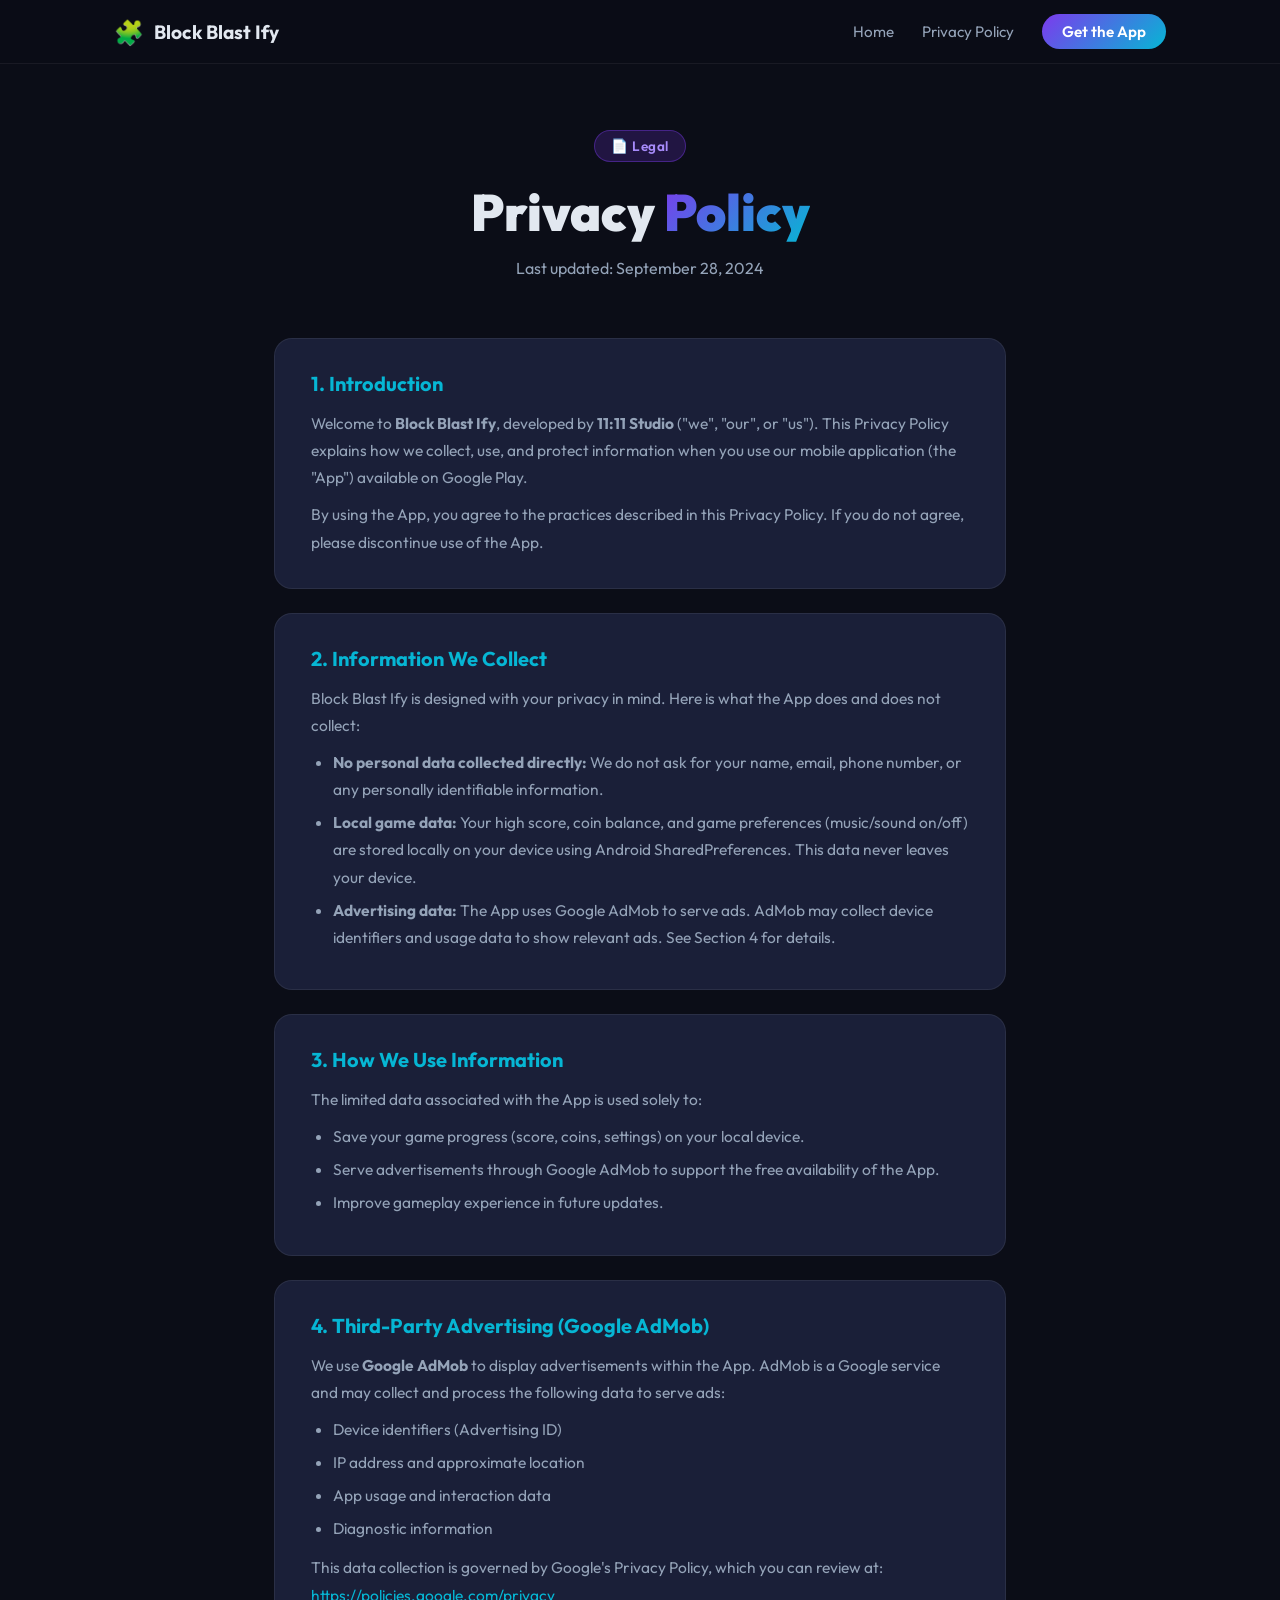
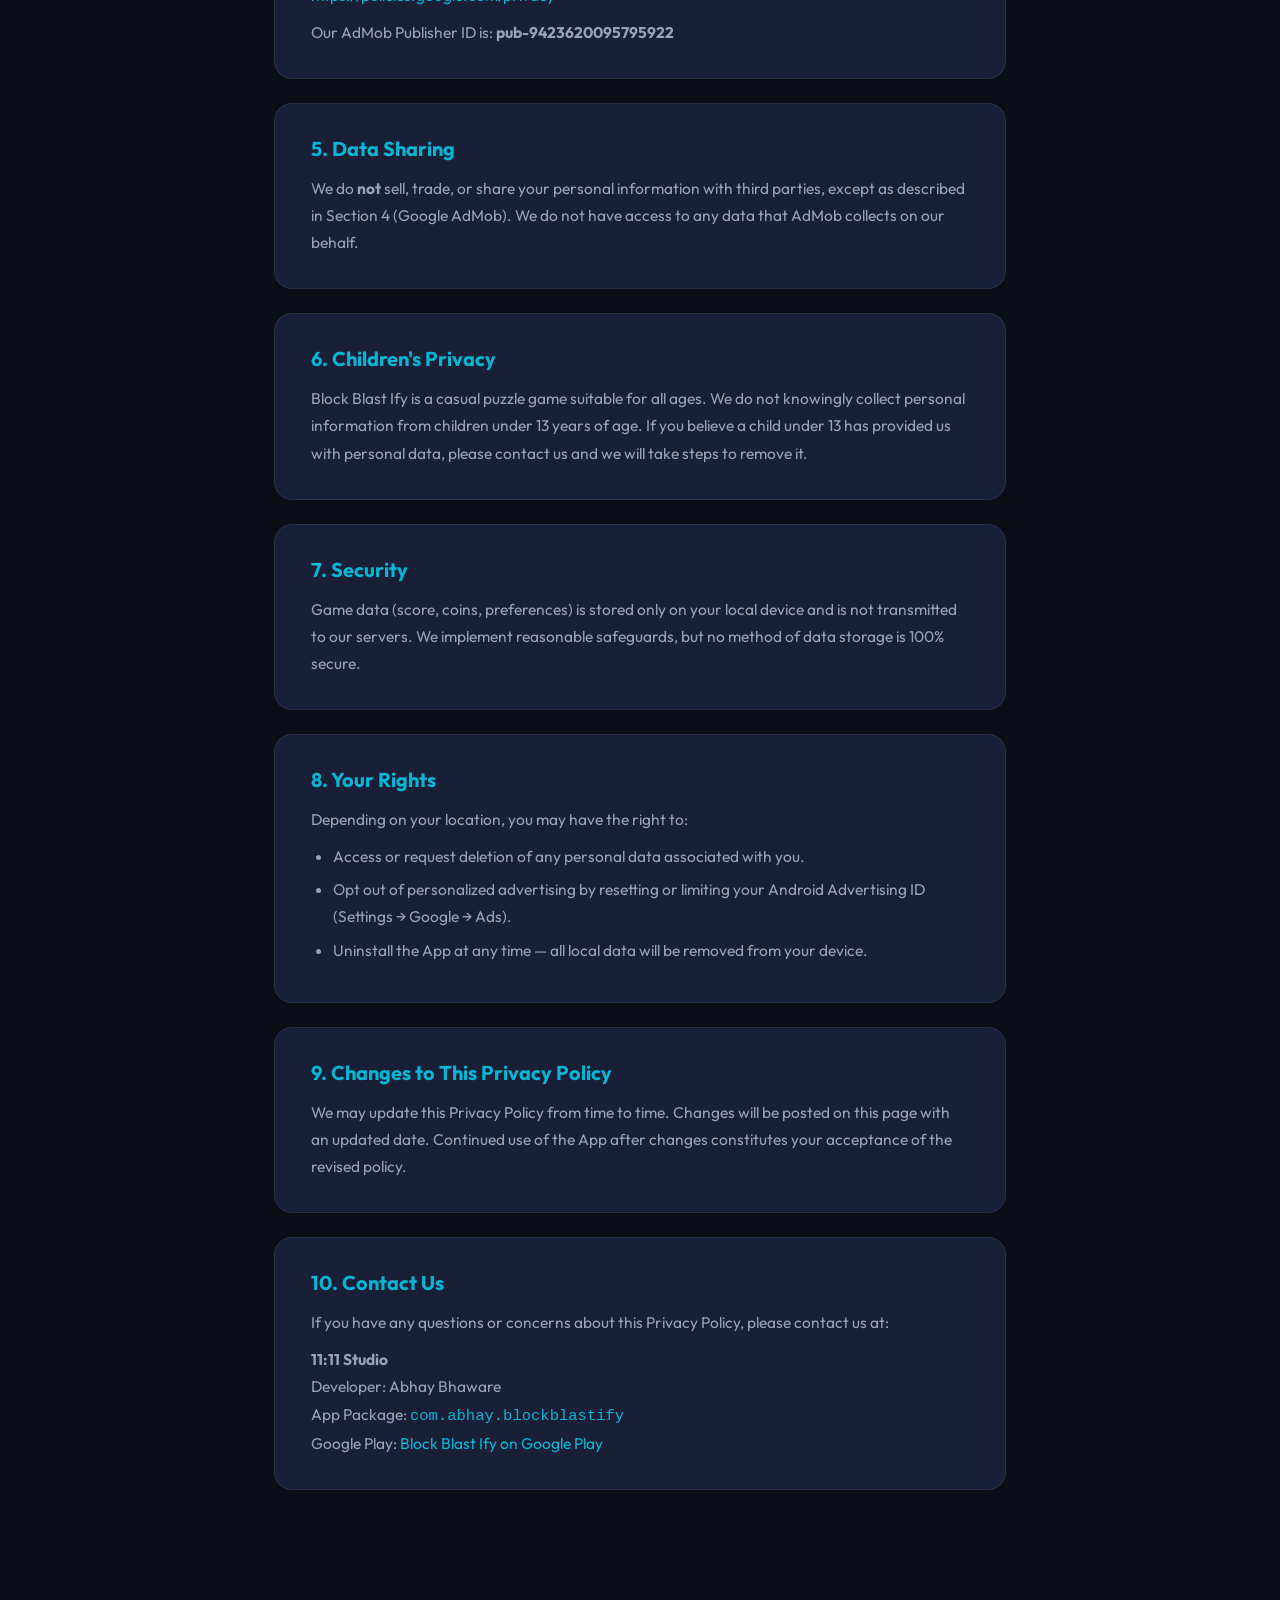
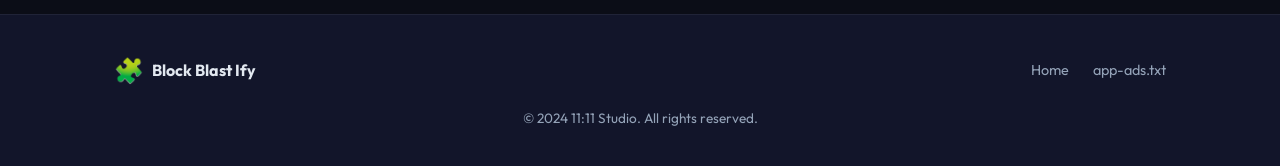
==== docs/privacy-policy.html @ d0659bf9 "Add GitHub Pages website: landing page, privacy policy, app-ads.txt" ====
<!DOCTYPE html>
<html lang="en">
<head>
  <meta charset="UTF-8" />
  <meta name="viewport" content="width=device-width, initial-scale=1.0" />
  <title>Privacy Policy – Block Blast Ify</title>
  <meta name="description" content="Privacy Policy for Block Blast Ify, a block puzzle game by 11:11 Studio." />
  <link rel="preconnect" href="https://fonts.googleapis.com" />
  <link rel="preconnect" href="https://fonts.gstatic.com" crossorigin />
  <link href="https://fonts.googleapis.com/css2?family=Outfit:wght@300;400;600;700;900&display=swap" rel="stylesheet" />
  <link rel="stylesheet" href="style.css" />
</head>
<body>

  <!-- NAV -->
  <nav class="navbar">
    <div class="nav-inner">
      <div class="nav-logo">
        <span class="logo-icon">🧩</span>
        <span class="logo-text">Block Blast Ify</span>
      </div>
      <div class="nav-links">
        <a href="index.html">Home</a>
        <a href="privacy-policy.html">Privacy Policy</a>
        <a href="https://play.google.com/store/apps/details?id=com.abhay.blockblastify" target="_blank" class="nav-cta">Get the App</a>
      </div>
    </div>
  </nav>

  <!-- HERO -->
  <div class="pp-hero">
    <div class="badge" style="margin-bottom:18px;">📄 Legal</div>
    <h1>Privacy <span class="gradient-text">Policy</span></h1>
    <p>Last updated: September 28, 2024</p>
  </div>

  <!-- BODY -->
  <div class="pp-body">

    <div class="pp-section">
      <h2>1. Introduction</h2>
      <p>
        Welcome to <strong>Block Blast Ify</strong>, developed by <strong>11:11 Studio</strong>
        ("we", "our", or "us"). This Privacy Policy explains how we collect, use, and protect
        information when you use our mobile application (the "App") available on Google Play.
      </p>
      <p style="margin-top:10px;">
        By using the App, you agree to the practices described in this Privacy Policy. If you do
        not agree, please discontinue use of the App.
      </p>
    </div>

    <div class="pp-section">
      <h2>2. Information We Collect</h2>
      <p>Block Blast Ify is designed with your privacy in mind. Here is what the App does and does not collect:</p>
      <ul>
        <li><strong>No personal data collected directly:</strong> We do not ask for your name, email, phone number, or any personally identifiable information.</li>
        <li><strong>Local game data:</strong> Your high score, coin balance, and game preferences (music/sound on/off) are stored locally on your device using Android SharedPreferences. This data never leaves your device.</li>
        <li><strong>Advertising data:</strong> The App uses Google AdMob to serve ads. AdMob may collect device identifiers and usage data to show relevant ads. See Section 4 for details.</li>
      </ul>
    </div>

    <div class="pp-section">
      <h2>3. How We Use Information</h2>
      <p>The limited data associated with the App is used solely to:</p>
      <ul>
        <li>Save your game progress (score, coins, settings) on your local device.</li>
        <li>Serve advertisements through Google AdMob to support the free availability of the App.</li>
        <li>Improve gameplay experience in future updates.</li>
      </ul>
    </div>

    <div class="pp-section">
      <h2>4. Third-Party Advertising (Google AdMob)</h2>
      <p>
        We use <strong>Google AdMob</strong> to display advertisements within the App.
        AdMob is a Google service and may collect and process the following data to serve ads:
      </p>
      <ul>
        <li>Device identifiers (Advertising ID)</li>
        <li>IP address and approximate location</li>
        <li>App usage and interaction data</li>
        <li>Diagnostic information</li>
      </ul>
      <p style="margin-top:12px;">
        This data collection is governed by Google's Privacy Policy, which you can review at:<br />
        <a href="https://policies.google.com/privacy" target="_blank">https://policies.google.com/privacy</a>
      </p>
      <p style="margin-top:10px;">
        Our AdMob Publisher ID is: <strong>pub-9423620095795922</strong>
      </p>
    </div>

    <div class="pp-section">
      <h2>5. Data Sharing</h2>
      <p>
        We do <strong>not</strong> sell, trade, or share your personal information with third parties,
        except as described in Section 4 (Google AdMob). We do not have access to any data that
        AdMob collects on our behalf.
      </p>
    </div>

    <div class="pp-section">
      <h2>6. Children's Privacy</h2>
      <p>
        Block Blast Ify is a casual puzzle game suitable for all ages. We do not knowingly collect
        personal information from children under 13 years of age. If you believe a child under 13
        has provided us with personal data, please contact us and we will take steps to remove it.
      </p>
    </div>

    <div class="pp-section">
      <h2>7. Security</h2>
      <p>
        Game data (score, coins, preferences) is stored only on your local device and is not
        transmitted to our servers. We implement reasonable safeguards, but no method of
        data storage is 100% secure.
      </p>
    </div>

    <div class="pp-section">
      <h2>8. Your Rights</h2>
      <p>Depending on your location, you may have the right to:</p>
      <ul>
        <li>Access or request deletion of any personal data associated with you.</li>
        <li>Opt out of personalized advertising by resetting or limiting your Android Advertising ID
          (Settings &rarr; Google &rarr; Ads).</li>
        <li>Uninstall the App at any time — all local data will be removed from your device.</li>
      </ul>
    </div>

    <div class="pp-section">
      <h2>9. Changes to This Privacy Policy</h2>
      <p>
        We may update this Privacy Policy from time to time. Changes will be posted on this page
        with an updated date. Continued use of the App after changes constitutes your acceptance
        of the revised policy.
      </p>
    </div>

    <div class="pp-section">
      <h2>10. Contact Us</h2>
      <p>
        If you have any questions or concerns about this Privacy Policy, please contact us at:
      </p>
      <p style="margin-top:10px;">
        <strong>11:11 Studio</strong><br />
        Developer: Abhay Bhaware<br />
        App Package: <code style="color:var(--accent2);">com.abhay.blockblastify</code><br />
        Google Play: <a href="https://play.google.com/store/apps/details?id=com.abhay.blockblastify" target="_blank">Block Blast Ify on Google Play</a>
      </p>
    </div>

  </div>

  <!-- FOOTER -->
  <footer class="footer">
    <div class="container footer-inner">
      <div class="footer-brand">
        <span class="logo-icon">🧩</span>
        <span>Block Blast Ify</span>
      </div>
      <div class="footer-links">
        <a href="index.html">Home</a>
        <a href="app-ads.txt">app-ads.txt</a>
      </div>
      <div class="footer-copy">
        &copy; 2024 11:11 Studio. All rights reserved.
      </div>
    </div>
  </footer>

</body>
</html>
---- docs/style.css ----
/* =====================================================
   Block Blast Ify – GitHub Pages Stylesheet
   11:11 Studio
   ===================================================== */

*, *::before, *::after { box-sizing: border-box; margin: 0; padding: 0; }

:root {
  --bg:       #0b0d17;
  --surface:  #12152a;
  --card:     #1a1f38;
  --accent1:  #7c3aed;   /* purple */
  --accent2:  #06b6d4;   /* cyan   */
  --accent3:  #f59e0b;   /* amber  */
  --text:     #e2e8f0;
  --muted:    #94a3b8;
  --radius:   18px;
}

html { scroll-behavior: smooth; }

body {
  font-family: 'Outfit', sans-serif;
  background: var(--bg);
  color: var(--text);
  overflow-x: hidden;
}

a { text-decoration: none; color: inherit; }

.container {
  max-width: 1100px;
  margin: 0 auto;
  padding: 0 24px;
}

/* ── NAVBAR ── */
.navbar {
  position: fixed;
  top: 0; left: 0; right: 0;
  z-index: 100;
  padding: 14px 0;
  background: rgba(11,13,23,0.75);
  backdrop-filter: blur(18px);
  -webkit-backdrop-filter: blur(18px);
  border-bottom: 1px solid rgba(255,255,255,0.06);
}
.nav-inner {
  max-width: 1100px;
  margin: 0 auto;
  padding: 0 24px;
  display: flex;
  align-items: center;
  justify-content: space-between;
}
.nav-logo {
  display: flex;
  align-items: center;
  gap: 10px;
  font-size: 1.2rem;
  font-weight: 700;
}
.logo-icon { font-size: 1.5rem; }
.nav-links {
  display: flex;
  align-items: center;
  gap: 28px;
  font-size: 0.95rem;
}
.nav-links a { color: var(--muted); transition: color 0.2s; }
.nav-links a:hover { color: var(--text); }
.nav-cta {
  background: linear-gradient(135deg, var(--accent1), var(--accent2));
  color: #fff !important;
  padding: 8px 20px;
  border-radius: 100px;
  font-weight: 600;
  transition: opacity 0.2s, transform 0.2s !important;
}
.nav-cta:hover { opacity: 0.88; transform: translateY(-1px); }

/* ── HERO ── */
.hero {
  min-height: 100vh;
  display: flex;
  align-items: center;
  justify-content: space-between;
  gap: 48px;
  padding: 100px 48px 60px;
  max-width: 1200px;
  margin: 0 auto;
  position: relative;
}

/* floating blocks background */
.hero-bg {
  position: fixed;
  inset: 0;
  pointer-events: none;
  z-index: 0;
  overflow: hidden;
}
.floating-block {
  position: absolute;
  border-radius: 10px;
  opacity: 0.15;
  animation: floatUp linear infinite;
}
.b1 { width:60px; height:60px; background:var(--accent1); left:5%;  animation-duration:14s; animation-delay:0s; }
.b2 { width:40px; height:40px; background:var(--accent2); left:20%; animation-duration:18s; animation-delay:3s; }
.b3 { width:80px; height:80px; background:var(--accent3); left:40%; animation-duration:12s; animation-delay:1s; }
.b4 { width:50px; height:50px; background:var(--accent1); left:60%; animation-duration:16s; animation-delay:5s; }
.b5 { width:35px; height:35px; background:var(--accent2); left:78%; animation-duration:20s; animation-delay:2s; }
.b6 { width:70px; height:70px; background:var(--accent3); left:90%; animation-duration:11s; animation-delay:4s; }

@keyframes floatUp {
  0%   { transform: translateY(110vh) rotate(0deg);   opacity: 0;    }
  10%  { opacity: 0.15; }
  90%  { opacity: 0.15; }
  100% { transform: translateY(-10vh) rotate(360deg); opacity: 0;    }
}

.hero-content {
  position: relative;
  z-index: 1;
  flex: 1;
  max-width: 520px;
}
.badge {
  display: inline-block;
  background: rgba(124,58,237,0.2);
  border: 1px solid rgba(124,58,237,0.4);
  color: #a78bfa;
  padding: 6px 16px;
  border-radius: 100px;
  font-size: 0.85rem;
  font-weight: 600;
  margin-bottom: 22px;
  letter-spacing: 0.04em;
}
.hero-title {
  font-size: clamp(2.8rem, 6vw, 5rem);
  font-weight: 900;
  line-height: 1.08;
  margin-bottom: 22px;
}
.gradient-text {
  background: linear-gradient(135deg, var(--accent1), var(--accent2));
  -webkit-background-clip: text;
  -webkit-text-fill-color: transparent;
  background-clip: text;
}
.hero-sub {
  font-size: 1.15rem;
  color: var(--muted);
  line-height: 1.7;
  margin-bottom: 36px;
}
.btn-primary {
  display: inline-flex;
  align-items: center;
  gap: 10px;
  background: linear-gradient(135deg, var(--accent1) 0%, #5b21b6 50%, var(--accent2) 100%);
  background-size: 200% 200%;
  color: #fff;
  font-family: 'Outfit', sans-serif;
  font-size: 1rem;
  font-weight: 700;
  padding: 16px 32px;
  border-radius: 100px;
  border: none;
  cursor: pointer;
  transition: transform 0.25s, box-shadow 0.25s, background-position 0.4s;
  box-shadow: 0 8px 32px rgba(124,58,237,0.4);
  animation: gradientShift 4s ease infinite;
}
.btn-primary:hover {
  transform: translateY(-3px) scale(1.03);
  box-shadow: 0 16px 48px rgba(124,58,237,0.55);
}
@keyframes gradientShift {
  0%,100% { background-position: 0% 50%; }
  50%      { background-position: 100% 50%; }
}

/* ── PHONE MOCKUP ── */
.hero-mockup {
  position: relative;
  z-index: 1;
  flex-shrink: 0;
}
.phone-shell {
  width: 240px;
  height: 460px;
  background: linear-gradient(145deg, #1e2240, #12152a);
  border-radius: 38px;
  border: 2px solid rgba(255,255,255,0.1);
  box-shadow:
    0 0 0 6px rgba(255,255,255,0.04),
    0 30px 80px rgba(0,0,0,0.6),
    0 0 60px rgba(124,58,237,0.2);
  padding: 22px 14px;
  display: flex;
  flex-direction: column;
  animation: phoneBob 4s ease-in-out infinite;
}
@keyframes phoneBob {
  0%,100% { transform: translateY(0px) rotate(-2deg); }
  50%      { transform: translateY(-12px) rotate(2deg); }
}
.phone-screen {
  flex: 1;
  background: #0d1025;
  border-radius: 24px;
  overflow: hidden;
  display: flex;
  align-items: center;
  justify-content: center;
}
.game-preview {
  padding: 12px;
  width: 100%;
}
.grid-preview { display: flex; flex-direction: column; gap: 4px; margin-bottom: 16px; }
.grid-row { display: flex; gap: 4px; }
.cell {
  width: 34px; height: 34px;
  border-radius: 6px;
  flex-shrink: 0;
}
.cell.empty { background: rgba(255,255,255,0.05); }
.cell.c1 { background: linear-gradient(135deg, #7c3aed, #a855f7); box-shadow: 0 0 8px rgba(124,58,237,0.5); }
.cell.c2 { background: linear-gradient(135deg, #06b6d4, #22d3ee); box-shadow: 0 0 8px rgba(6,182,212,0.5); }
.cell.c3 { background: linear-gradient(135deg, #f59e0b, #fbbf24); box-shadow: 0 0 8px rgba(245,158,11,0.5); }

.score-preview {
  display: flex;
  justify-content: space-around;
}
.score-item { display: flex; flex-direction: column; align-items: center; gap: 2px; }
.score-label { font-size: 0.6rem; color: var(--muted); text-transform: uppercase; letter-spacing: 0.08em; }
.score-val   { font-size: 0.85rem; font-weight: 700; color: var(--accent3); }

/* ── FEATURES ── */
.features {
  padding: 100px 0;
  position: relative;
}
.section-label {
  text-align: center;
  font-size: 0.85rem;
  font-weight: 600;
  letter-spacing: 0.12em;
  text-transform: uppercase;
  color: var(--accent2);
  margin-bottom: 14px;
}
.section-title {
  text-align: center;
  font-size: clamp(1.8rem, 4vw, 2.8rem);
  font-weight: 800;
  line-height: 1.2;
  margin-bottom: 60px;
}
.features-grid {
  display: grid;
  grid-template-columns: repeat(auto-fit, minmax(280px, 1fr));
  gap: 24px;
}
.feature-card {
  background: var(--card);
  border: 1px solid rgba(255,255,255,0.07);
  border-radius: var(--radius);
  padding: 32px 28px;
  transition: transform 0.3s, box-shadow 0.3s, border-color 0.3s;
  cursor: default;
}
.feature-card:hover {
  transform: translateY(-6px);
  box-shadow: 0 20px 50px rgba(0,0,0,0.4);
  border-color: rgba(124,58,237,0.35);
}
.feature-icon {
  font-size: 2.2rem;
  margin-bottom: 16px;
}
.feature-card h3 {
  font-size: 1.1rem;
  font-weight: 700;
  margin-bottom: 10px;
}
.feature-card p {
  font-size: 0.92rem;
  color: var(--muted);
  line-height: 1.65;
}

/* ── CTA ── */
.cta-section {
  padding: 100px 0;
  position: relative;
  overflow: hidden;
}
.cta-glow {
  position: absolute;
  width: 600px; height: 600px;
  background: radial-gradient(circle, rgba(124,58,237,0.25) 0%, transparent 70%);
  top: 50%; left: 50%;
  transform: translate(-50%, -50%);
  pointer-events: none;
}
.cta-inner {
  text-align: center;
  position: relative;
  z-index: 1;
}
.cta-inner h2 {
  font-size: clamp(2rem, 4vw, 3rem);
  font-weight: 800;
  margin-bottom: 16px;
}
.cta-inner p {
  color: var(--muted);
  font-size: 1.1rem;
  margin-bottom: 36px;
}

/* ── FOOTER ── */
.footer {
  background: var(--surface);
  border-top: 1px solid rgba(255,255,255,0.06);
  padding: 40px 0;
}
.footer-inner {
  display: flex;
  flex-wrap: wrap;
  align-items: center;
  justify-content: space-between;
  gap: 16px;
}
.footer-brand {
  display: flex;
  align-items: center;
  gap: 8px;
  font-weight: 700;
  font-size: 1rem;
}
.footer-links {
  display: flex;
  gap: 24px;
  font-size: 0.9rem;
}
.footer-links a { color: var(--muted); transition: color 0.2s; }
.footer-links a:hover { color: var(--text); }
.footer-copy {
  font-size: 0.85rem;
  color: var(--muted);
  width: 100%;
  text-align: center;
  margin-top: 8px;
}

/* ── PRIVACY PAGE SPECIFIC ── */
.pp-hero {
  padding: 130px 24px 60px;
  text-align: center;
}
.pp-hero h1 {
  font-size: clamp(2rem, 5vw, 3.2rem);
  font-weight: 900;
  margin-bottom: 14px;
}
.pp-hero p {
  color: var(--muted);
  font-size: 1rem;
}
.pp-body {
  max-width: 780px;
  margin: 0 auto;
  padding: 0 24px 100px;
}
.pp-section {
  background: var(--card);
  border: 1px solid rgba(255,255,255,0.07);
  border-radius: var(--radius);
  padding: 32px 36px;
  margin-bottom: 24px;
}
.pp-section h2 {
  font-size: 1.25rem;
  font-weight: 700;
  color: var(--accent2);
  margin-bottom: 14px;
}
.pp-section p, .pp-section li {
  font-size: 0.97rem;
  color: var(--muted);
  line-height: 1.75;
}
.pp-section ul {
  padding-left: 22px;
  margin-top: 10px;
}
.pp-section ul li { margin-bottom: 6px; }
.pp-section a { color: var(--accent2); }
.pp-section a:hover { text-decoration: underline; }

/* ── RESPONSIVE ── */
@media (max-width: 768px) {
  .hero {
    flex-direction: column;
    text-align: center;
    padding: 110px 24px 60px;
  }
  .hero-content { max-width: 100%; }
  .hero-actions { justify-content: center; }
  .hero-actions .btn-primary { width: 100%; justify-content: center; }
  .phone-shell { margin: 0 auto; }
  .nav-links { gap: 14px; font-size: 0.85rem; }
  .footer-inner { flex-direction: column; align-items: center; text-align: center; }
}
@media (max-width: 480px) {
  .nav-links a:not(.nav-cta) { display: none; }
}
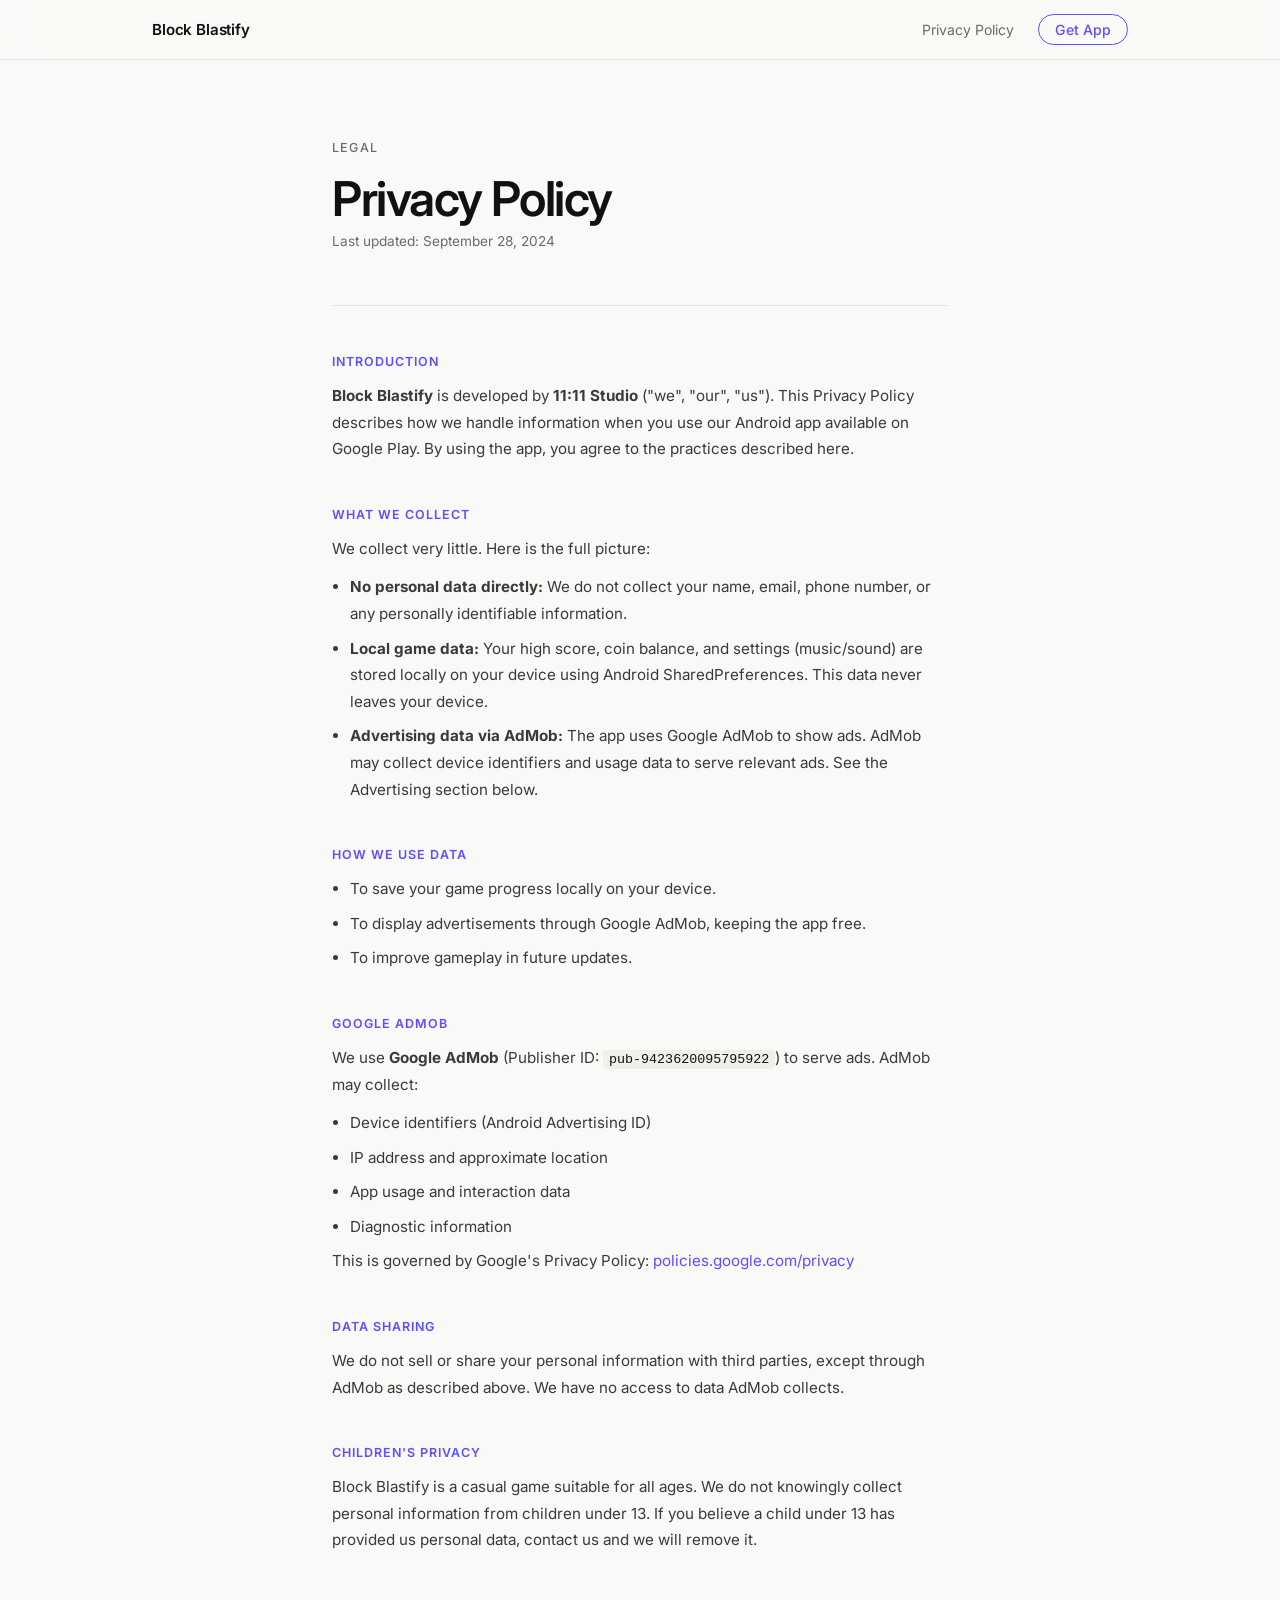
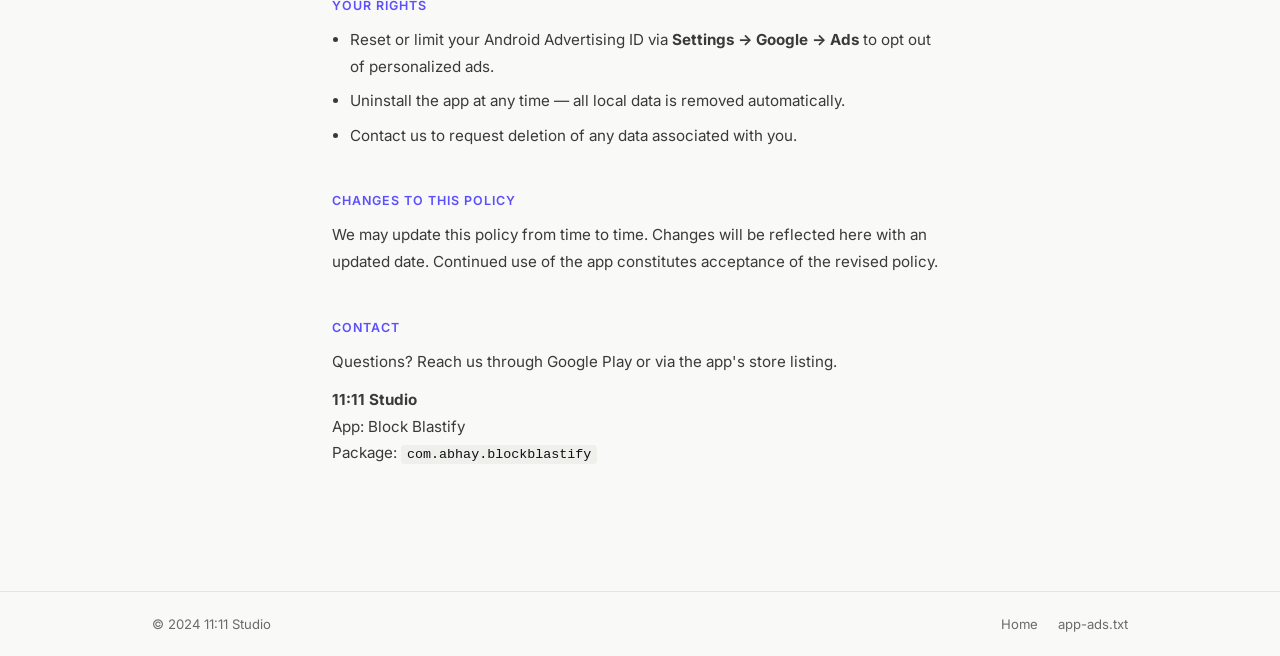
==== commit ef0f7a27: "Redesign website: minimalist UI, fix app name to Block Blastify" ====
--- a/docs/privacy-policy.html
+++ b/docs/privacy-policy.html
@@ -3,169 +3,133 @@
 <head>
   <meta charset="UTF-8" />
   <meta name="viewport" content="width=device-width, initial-scale=1.0" />
-  <title>Privacy Policy – Block Blast Ify</title>
-  <meta name="description" content="Privacy Policy for Block Blast Ify, a block puzzle game by 11:11 Studio." />
+  <title>Privacy Policy – Block Blastify</title>
+  <meta name="description" content="Privacy Policy for Block Blastify, a block puzzle game by 11:11 Studio." />
   <link rel="preconnect" href="https://fonts.googleapis.com" />
   <link rel="preconnect" href="https://fonts.gstatic.com" crossorigin />
-  <link href="https://fonts.googleapis.com/css2?family=Outfit:wght@300;400;600;700;900&display=swap" rel="stylesheet" />
+  <link href="https://fonts.googleapis.com/css2?family=Inter:wght@300;400;500;600&display=swap" rel="stylesheet" />
   <link rel="stylesheet" href="style.css" />
 </head>
 <body>
 
-  <!-- NAV -->
   <nav class="navbar">
     <div class="nav-inner">
-      <div class="nav-logo">
-        <span class="logo-icon">🧩</span>
-        <span class="logo-text">Block Blast Ify</span>
-      </div>
+      <a href="index.html" class="nav-brand">Block Blastify</a>
       <div class="nav-links">
-        <a href="index.html">Home</a>
         <a href="privacy-policy.html">Privacy Policy</a>
-        <a href="https://play.google.com/store/apps/details?id=com.abhay.blockblastify" target="_blank" class="nav-cta">Get the App</a>
+        <a href="https://play.google.com/store/apps/details?id=com.abhay.blockblastify" target="_blank" class="nav-cta" id="nav-play-btn">Get App</a>
       </div>
     </div>
   </nav>
 
-  <!-- HERO -->
-  <div class="pp-hero">
-    <div class="badge" style="margin-bottom:18px;">📄 Legal</div>
-    <h1>Privacy <span class="gradient-text">Policy</span></h1>
-    <p>Last updated: September 28, 2024</p>
-  </div>
-
-  <!-- BODY -->
-  <div class="pp-body">
-
-    <div class="pp-section">
-      <h2>1. Introduction</h2>
-      <p>
-        Welcome to <strong>Block Blast Ify</strong>, developed by <strong>11:11 Studio</strong>
-        ("we", "our", or "us"). This Privacy Policy explains how we collect, use, and protect
-        information when you use our mobile application (the "App") available on Google Play.
-      </p>
-      <p style="margin-top:10px;">
-        By using the App, you agree to the practices described in this Privacy Policy. If you do
-        not agree, please discontinue use of the App.
-      </p>
+  <main class="pp-main">
+    <div class="pp-header">
+      <p class="eyebrow">Legal</p>
+      <h1>Privacy Policy</h1>
+      <p class="pp-date">Last updated: September 28, 2024</p>
     </div>
 
-    <div class="pp-section">
-      <h2>2. Information We Collect</h2>
-      <p>Block Blast Ify is designed with your privacy in mind. Here is what the App does and does not collect:</p>
-      <ul>
-        <li><strong>No personal data collected directly:</strong> We do not ask for your name, email, phone number, or any personally identifiable information.</li>
-        <li><strong>Local game data:</strong> Your high score, coin balance, and game preferences (music/sound on/off) are stored locally on your device using Android SharedPreferences. This data never leaves your device.</li>
-        <li><strong>Advertising data:</strong> The App uses Google AdMob to serve ads. AdMob may collect device identifiers and usage data to show relevant ads. See Section 4 for details.</li>
-      </ul>
+    <div class="pp-body">
+
+      <div class="pp-block">
+        <h2>Introduction</h2>
+        <p>
+          <strong>Block Blastify</strong> is developed by <strong>11:11 Studio</strong> ("we", "our", "us").
+          This Privacy Policy describes how we handle information when you use our Android app available on Google Play.
+          By using the app, you agree to the practices described here.
+        </p>
+      </div>
+
+      <div class="pp-block">
+        <h2>What We Collect</h2>
+        <p>We collect very little. Here is the full picture:</p>
+        <ul>
+          <li><strong>No personal data directly:</strong> We do not collect your name, email, phone number, or any personally identifiable information.</li>
+          <li><strong>Local game data:</strong> Your high score, coin balance, and settings (music/sound) are stored locally on your device using Android SharedPreferences. This data never leaves your device.</li>
+          <li><strong>Advertising data via AdMob:</strong> The app uses Google AdMob to show ads. AdMob may collect device identifiers and usage data to serve relevant ads. See the Advertising section below.</li>
+        </ul>
+      </div>
+
+      <div class="pp-block">
+        <h2>How We Use Data</h2>
+        <ul>
+          <li>To save your game progress locally on your device.</li>
+          <li>To display advertisements through Google AdMob, keeping the app free.</li>
+          <li>To improve gameplay in future updates.</li>
+        </ul>
+      </div>
+
+      <div class="pp-block">
+        <h2>Google AdMob</h2>
+        <p>
+          We use <strong>Google AdMob</strong> (Publisher ID: <code>pub-9423620095795922</code>) to serve ads.
+          AdMob may collect:
+        </p>
+        <ul>
+          <li>Device identifiers (Android Advertising ID)</li>
+          <li>IP address and approximate location</li>
+          <li>App usage and interaction data</li>
+          <li>Diagnostic information</li>
+        </ul>
+        <p>
+          This is governed by Google's Privacy Policy:
+          <a href="https://policies.google.com/privacy" target="_blank">policies.google.com/privacy</a>
+        </p>
+      </div>
+
+      <div class="pp-block">
+        <h2>Data Sharing</h2>
+        <p>
+          We do not sell or share your personal information with third parties, except through
+          AdMob as described above. We have no access to data AdMob collects.
+        </p>
+      </div>
+
+      <div class="pp-block">
+        <h2>Children's Privacy</h2>
+        <p>
+          Block Blastify is a casual game suitable for all ages. We do not knowingly collect
+          personal information from children under 13. If you believe a child under 13 has provided
+          us personal data, contact us and we will remove it.
+        </p>
+      </div>
+
+      <div class="pp-block">
+        <h2>Your Rights</h2>
+        <ul>
+          <li>Reset or limit your Android Advertising ID via <strong>Settings → Google → Ads</strong> to opt out of personalized ads.</li>
+          <li>Uninstall the app at any time — all local data is removed automatically.</li>
+          <li>Contact us to request deletion of any data associated with you.</li>
+        </ul>
+      </div>
+
+      <div class="pp-block">
+        <h2>Changes to This Policy</h2>
+        <p>
+          We may update this policy from time to time. Changes will be reflected here with an updated date.
+          Continued use of the app constitutes acceptance of the revised policy.
+        </p>
+      </div>
+
+      <div class="pp-block">
+        <h2>Contact</h2>
+        <p>Questions? Reach us through Google Play or via the app's store listing.</p>
+        <p style="margin-top:10px;">
+          <strong>11:11 Studio</strong><br />
+          App: Block Blastify<br />
+          Package: <code>com.abhay.blockblastify</code>
+        </p>
+      </div>
+
     </div>
+  </main>
 
-    <div class="pp-section">
-      <h2>3. How We Use Information</h2>
-      <p>The limited data associated with the App is used solely to:</p>
-      <ul>
-        <li>Save your game progress (score, coins, settings) on your local device.</li>
-        <li>Serve advertisements through Google AdMob to support the free availability of the App.</li>
-        <li>Improve gameplay experience in future updates.</li>
-      </ul>
-    </div>
-
-    <div class="pp-section">
-      <h2>4. Third-Party Advertising (Google AdMob)</h2>
-      <p>
-        We use <strong>Google AdMob</strong> to display advertisements within the App.
-        AdMob is a Google service and may collect and process the following data to serve ads:
-      </p>
-      <ul>
-        <li>Device identifiers (Advertising ID)</li>
-        <li>IP address and approximate location</li>
-        <li>App usage and interaction data</li>
-        <li>Diagnostic information</li>
-      </ul>
-      <p style="margin-top:12px;">
-        This data collection is governed by Google's Privacy Policy, which you can review at:<br />
-        <a href="https://policies.google.com/privacy" target="_blank">https://policies.google.com/privacy</a>
-      </p>
-      <p style="margin-top:10px;">
-        Our AdMob Publisher ID is: <strong>pub-9423620095795922</strong>
-      </p>
-    </div>
-
-    <div class="pp-section">
-      <h2>5. Data Sharing</h2>
-      <p>
-        We do <strong>not</strong> sell, trade, or share your personal information with third parties,
-        except as described in Section 4 (Google AdMob). We do not have access to any data that
-        AdMob collects on our behalf.
-      </p>
-    </div>
-
-    <div class="pp-section">
-      <h2>6. Children's Privacy</h2>
-      <p>
-        Block Blast Ify is a casual puzzle game suitable for all ages. We do not knowingly collect
-        personal information from children under 13 years of age. If you believe a child under 13
-        has provided us with personal data, please contact us and we will take steps to remove it.
-      </p>
-    </div>
-
-    <div class="pp-section">
-      <h2>7. Security</h2>
-      <p>
-        Game data (score, coins, preferences) is stored only on your local device and is not
-        transmitted to our servers. We implement reasonable safeguards, but no method of
-        data storage is 100% secure.
-      </p>
-    </div>
-
-    <div class="pp-section">
-      <h2>8. Your Rights</h2>
-      <p>Depending on your location, you may have the right to:</p>
-      <ul>
-        <li>Access or request deletion of any personal data associated with you.</li>
-        <li>Opt out of personalized advertising by resetting or limiting your Android Advertising ID
-          (Settings &rarr; Google &rarr; Ads).</li>
-        <li>Uninstall the App at any time — all local data will be removed from your device.</li>
-      </ul>
-    </div>
-
-    <div class="pp-section">
-      <h2>9. Changes to This Privacy Policy</h2>
-      <p>
-        We may update this Privacy Policy from time to time. Changes will be posted on this page
-        with an updated date. Continued use of the App after changes constitutes your acceptance
-        of the revised policy.
-      </p>
-    </div>
-
-    <div class="pp-section">
-      <h2>10. Contact Us</h2>
-      <p>
-        If you have any questions or concerns about this Privacy Policy, please contact us at:
-      </p>
-      <p style="margin-top:10px;">
-        <strong>11:11 Studio</strong><br />
-        Developer: Abhay Bhaware<br />
-        App Package: <code style="color:var(--accent2);">com.abhay.blockblastify</code><br />
-        Google Play: <a href="https://play.google.com/store/apps/details?id=com.abhay.blockblastify" target="_blank">Block Blast Ify on Google Play</a>
-      </p>
-    </div>
-
-  </div>
-
-  <!-- FOOTER -->
   <footer class="footer">
     <div class="container footer-inner">
-      <div class="footer-brand">
-        <span class="logo-icon">🧩</span>
-        <span>Block Blast Ify</span>
-      </div>
+      <span>© 2024 11:11 Studio</span>
       <div class="footer-links">
         <a href="index.html">Home</a>
         <a href="app-ads.txt">app-ads.txt</a>
-      </div>
-      <div class="footer-copy">
-        &copy; 2024 11:11 Studio. All rights reserved.
       </div>
     </div>
   </footer>
--- a/docs/style.css
+++ b/docs/style.css
@@ -1,37 +1,37 @@
-/* =====================================================
-   Block Blast Ify – GitHub Pages Stylesheet
+/* ================================================
+   Block Blastify – Minimalist Site Styles
    11:11 Studio
-   ===================================================== */
+   ================================================ */
 
 *, *::before, *::after { box-sizing: border-box; margin: 0; padding: 0; }
 
 :root {
-  --bg:       #0b0d17;
-  --surface:  #12152a;
-  --card:     #1a1f38;
-  --accent1:  #7c3aed;   /* purple */
-  --accent2:  #06b6d4;   /* cyan   */
-  --accent3:  #f59e0b;   /* amber  */
-  --text:     #e2e8f0;
-  --muted:    #94a3b8;
-  --radius:   18px;
+  --bg:       #f9f9f7;
+  --ink:      #111110;
+  --muted:    #6b6b6b;
+  --border:   #e4e4e0;
+  --accent:   #5b4fff;      /* single purple accent */
+  --accent-h: #7b6fff;
+  --radius:   12px;
+  --font:     'Inter', system-ui, sans-serif;
 }
 
 html { scroll-behavior: smooth; }
 
 body {
-  font-family: 'Outfit', sans-serif;
+  font-family: var(--font);
   background: var(--bg);
-  color: var(--text);
+  color: var(--ink);
+  -webkit-font-smoothing: antialiased;
   overflow-x: hidden;
 }
 
 a { text-decoration: none; color: inherit; }
 
 .container {
-  max-width: 1100px;
+  max-width: 1040px;
   margin: 0 auto;
-  padding: 0 24px;
+  padding: 0 32px;
 }
 
 /* ── NAVBAR ── */
@@ -39,45 +39,54 @@
   position: fixed;
   top: 0; left: 0; right: 0;
   z-index: 100;
-  padding: 14px 0;
-  background: rgba(11,13,23,0.75);
-  backdrop-filter: blur(18px);
-  -webkit-backdrop-filter: blur(18px);
-  border-bottom: 1px solid rgba(255,255,255,0.06);
-}
+  height: 60px;
+  display: flex;
+  align-items: center;
+  background: rgba(249,249,247,0.85);
+  backdrop-filter: blur(14px);
+  -webkit-backdrop-filter: blur(14px);
+  border-bottom: 1px solid var(--border);
+}
+
 .nav-inner {
-  max-width: 1100px;
+  max-width: 1040px;
   margin: 0 auto;
-  padding: 0 24px;
+  padding: 0 32px;
+  width: 100%;
   display: flex;
   align-items: center;
   justify-content: space-between;
 }
-.nav-logo {
-  display: flex;
-  align-items: center;
-  gap: 10px;
-  font-size: 1.2rem;
-  font-weight: 700;
-}
-.logo-icon { font-size: 1.5rem; }
+
+.nav-brand {
+  font-size: 0.95rem;
+  font-weight: 600;
+  letter-spacing: -0.01em;
+  color: var(--ink);
+}
+
 .nav-links {
   display: flex;
   align-items: center;
-  gap: 28px;
-  font-size: 0.95rem;
-}
-.nav-links a { color: var(--muted); transition: color 0.2s; }
-.nav-links a:hover { color: var(--text); }
+  gap: 24px;
+  font-size: 0.88rem;
+}
+
+.nav-links a { color: var(--muted); transition: color 0.15s; }
+.nav-links a:hover { color: var(--ink); }
+
 .nav-cta {
-  background: linear-gradient(135deg, var(--accent1), var(--accent2));
+  color: var(--accent) !important;
+  font-weight: 500;
+  border: 1px solid var(--accent);
+  padding: 6px 16px;
+  border-radius: 100px;
+  transition: background 0.15s, color 0.15s !important;
+}
+.nav-cta:hover {
+  background: var(--accent);
   color: #fff !important;
-  padding: 8px 20px;
-  border-radius: 100px;
-  font-weight: 600;
-  transition: opacity 0.2s, transform 0.2s !important;
-}
-.nav-cta:hover { opacity: 0.88; transform: translateY(-1px); }
+}
 
 /* ── HERO ── */
 .hero {
@@ -85,340 +94,313 @@
   display: flex;
   align-items: center;
   justify-content: space-between;
-  gap: 48px;
-  padding: 100px 48px 60px;
-  max-width: 1200px;
+  gap: 64px;
+  max-width: 1040px;
   margin: 0 auto;
+  padding: 80px 32px 64px;
+}
+
+.hero-text { flex: 1; max-width: 440px; }
+
+.eyebrow {
+  font-size: 0.78rem;
+  font-weight: 500;
+  letter-spacing: 0.1em;
+  text-transform: uppercase;
+  color: var(--muted);
+  margin-bottom: 20px;
+}
+
+h1 {
+  font-size: clamp(3rem, 7vw, 5.5rem);
+  font-weight: 600;
+  line-height: 1.0;
+  letter-spacing: -0.03em;
+  margin-bottom: 24px;
+}
+
+.accent { color: var(--accent); }
+
+.hero-desc {
+  font-size: 1rem;
+  color: var(--muted);
+  line-height: 1.7;
+  max-width: 340px;
+  margin-bottom: 36px;
+}
+
+.btn-play {
+  display: inline-flex;
+  align-items: center;
+  gap: 8px;
+  background: var(--ink);
+  color: var(--bg);
+  font-family: var(--font);
+  font-size: 0.9rem;
+  font-weight: 500;
+  padding: 13px 26px;
+  border-radius: 100px;
+  transition: background 0.15s, transform 0.15s;
+}
+.btn-play:hover {
+  background: #2a2a28;
+  transform: translateY(-1px);
+}
+
+/* ── PHONE MOCKUP ── */
+.phone-wrap {
+  flex-shrink: 0;
   position: relative;
 }
 
-/* floating blocks background */
-.hero-bg {
-  position: fixed;
-  inset: 0;
-  pointer-events: none;
-  z-index: 0;
-  overflow: hidden;
-}
-.floating-block {
-  position: absolute;
-  border-radius: 10px;
-  opacity: 0.15;
-  animation: floatUp linear infinite;
-}
-.b1 { width:60px; height:60px; background:var(--accent1); left:5%;  animation-duration:14s; animation-delay:0s; }
-.b2 { width:40px; height:40px; background:var(--accent2); left:20%; animation-duration:18s; animation-delay:3s; }
-.b3 { width:80px; height:80px; background:var(--accent3); left:40%; animation-duration:12s; animation-delay:1s; }
-.b4 { width:50px; height:50px; background:var(--accent1); left:60%; animation-duration:16s; animation-delay:5s; }
-.b5 { width:35px; height:35px; background:var(--accent2); left:78%; animation-duration:20s; animation-delay:2s; }
-.b6 { width:70px; height:70px; background:var(--accent3); left:90%; animation-duration:11s; animation-delay:4s; }
-
-@keyframes floatUp {
-  0%   { transform: translateY(110vh) rotate(0deg);   opacity: 0;    }
-  10%  { opacity: 0.15; }
-  90%  { opacity: 0.15; }
-  100% { transform: translateY(-10vh) rotate(360deg); opacity: 0;    }
-}
-
-.hero-content {
-  position: relative;
-  z-index: 1;
-  flex: 1;
-  max-width: 520px;
-}
-.badge {
-  display: inline-block;
-  background: rgba(124,58,237,0.2);
-  border: 1px solid rgba(124,58,237,0.4);
-  color: #a78bfa;
-  padding: 6px 16px;
-  border-radius: 100px;
-  font-size: 0.85rem;
-  font-weight: 600;
-  margin-bottom: 22px;
-  letter-spacing: 0.04em;
-}
-.hero-title {
-  font-size: clamp(2.8rem, 6vw, 5rem);
-  font-weight: 900;
-  line-height: 1.08;
-  margin-bottom: 22px;
-}
-.gradient-text {
-  background: linear-gradient(135deg, var(--accent1), var(--accent2));
-  -webkit-background-clip: text;
-  -webkit-text-fill-color: transparent;
-  background-clip: text;
-}
-.hero-sub {
-  font-size: 1.15rem;
-  color: var(--muted);
-  line-height: 1.7;
-  margin-bottom: 36px;
-}
-.btn-primary {
-  display: inline-flex;
-  align-items: center;
+.phone {
+  width: 210px;
+  height: 420px;
+  background: #fff;
+  border-radius: 36px;
+  border: 1.5px solid var(--border);
+  box-shadow:
+    0 2px 4px rgba(0,0,0,0.04),
+    0 12px 40px rgba(0,0,0,0.10);
+  padding: 20px 12px 16px;
+  display: flex;
+  flex-direction: column;
   gap: 10px;
-  background: linear-gradient(135deg, var(--accent1) 0%, #5b21b6 50%, var(--accent2) 100%);
-  background-size: 200% 200%;
-  color: #fff;
-  font-family: 'Outfit', sans-serif;
-  font-size: 1rem;
-  font-weight: 700;
-  padding: 16px 32px;
-  border-radius: 100px;
-  border: none;
-  cursor: pointer;
-  transition: transform 0.25s, box-shadow 0.25s, background-position 0.4s;
-  box-shadow: 0 8px 32px rgba(124,58,237,0.4);
-  animation: gradientShift 4s ease infinite;
-}
-.btn-primary:hover {
-  transform: translateY(-3px) scale(1.03);
-  box-shadow: 0 16px 48px rgba(124,58,237,0.55);
-}
-@keyframes gradientShift {
-  0%,100% { background-position: 0% 50%; }
-  50%      { background-position: 100% 50%; }
-}
-
-/* ── PHONE MOCKUP ── */
-.hero-mockup {
-  position: relative;
-  z-index: 1;
-  flex-shrink: 0;
-}
-.phone-shell {
-  width: 240px;
-  height: 460px;
-  background: linear-gradient(145deg, #1e2240, #12152a);
-  border-radius: 38px;
-  border: 2px solid rgba(255,255,255,0.1);
-  box-shadow:
-    0 0 0 6px rgba(255,255,255,0.04),
-    0 30px 80px rgba(0,0,0,0.6),
-    0 0 60px rgba(124,58,237,0.2);
-  padding: 22px 14px;
-  display: flex;
-  flex-direction: column;
-  animation: phoneBob 4s ease-in-out infinite;
-}
+  animation: phoneBob 5s ease-in-out infinite;
+}
+
 @keyframes phoneBob {
-  0%,100% { transform: translateY(0px) rotate(-2deg); }
-  50%      { transform: translateY(-12px) rotate(2deg); }
-}
+  0%,100% { transform: translateY(0px); }
+  50%      { transform: translateY(-8px); }
+}
+
+.phone-notch {
+  width: 60px;
+  height: 6px;
+  background: var(--border);
+  border-radius: 3px;
+  margin: 0 auto;
+}
+
 .phone-screen {
   flex: 1;
-  background: #0d1025;
-  border-radius: 24px;
+  background: #f2f2f0;
+  border-radius: 20px;
   overflow: hidden;
   display: flex;
   align-items: center;
   justify-content: center;
 }
-.game-preview {
-  padding: 12px;
-  width: 100%;
-}
-.grid-preview { display: flex; flex-direction: column; gap: 4px; margin-bottom: 16px; }
-.grid-row { display: flex; gap: 4px; }
-.cell {
-  width: 34px; height: 34px;
-  border-radius: 6px;
+
+.game-ui { width: 100%; padding: 10px; }
+
+.ui-scores {
+  display: flex;
+  justify-content: space-around;
+  margin-bottom: 10px;
+}
+.ui-score-item { text-align: center; }
+.ui-label { display: block; font-size: 0.52rem; color: var(--muted); letter-spacing: 0.06em; text-transform: uppercase; }
+.ui-val   { display: block; font-size: 0.78rem; font-weight: 600; color: var(--ink); margin-top: 1px; }
+
+/* Game board */
+.board { display: flex; flex-direction: column; gap: 3px; }
+.board-row { display: flex; gap: 3px; }
+
+.bl {
+  width: 22px; height: 22px;
+  border-radius: 4px;
+  background: #e8e8e5;
   flex-shrink: 0;
 }
-.cell.empty { background: rgba(255,255,255,0.05); }
-.cell.c1 { background: linear-gradient(135deg, #7c3aed, #a855f7); box-shadow: 0 0 8px rgba(124,58,237,0.5); }
-.cell.c2 { background: linear-gradient(135deg, #06b6d4, #22d3ee); box-shadow: 0 0 8px rgba(6,182,212,0.5); }
-.cell.c3 { background: linear-gradient(135deg, #f59e0b, #fbbf24); box-shadow: 0 0 8px rgba(245,158,11,0.5); }
-
-.score-preview {
-  display: flex;
-  justify-content: space-around;
-}
-.score-item { display: flex; flex-direction: column; align-items: center; gap: 2px; }
-.score-label { font-size: 0.6rem; color: var(--muted); text-transform: uppercase; letter-spacing: 0.08em; }
-.score-val   { font-size: 0.85rem; font-weight: 700; color: var(--accent3); }
+.bl.p { background: #c4b8ff; }   /* purple  */
+.bl.c { background: #a8d8f0; }   /* cyan    */
+.bl.y { background: #fde68a; }   /* amber   */
 
 /* ── FEATURES ── */
 .features {
+  padding: 80px 0 100px;
+  border-top: 1px solid var(--border);
+}
+
+.feat-grid {
+  display: grid;
+  grid-template-columns: repeat(4, 1fr);
+  gap: 0;
+}
+
+.feat {
+  padding: 40px 32px;
+  border-right: 1px solid var(--border);
+}
+.feat:last-child { border-right: none; }
+
+.feat-num {
+  display: block;
+  font-size: 0.72rem;
+  font-weight: 500;
+  color: var(--accent);
+  letter-spacing: 0.08em;
+  margin-bottom: 16px;
+}
+
+.feat h3 {
+  font-size: 0.95rem;
+  font-weight: 600;
+  letter-spacing: -0.01em;
+  margin-bottom: 10px;
+}
+
+.feat p {
+  font-size: 0.85rem;
+  color: var(--muted);
+  line-height: 1.65;
+}
+
+/* ── CTA ── */
+.cta {
   padding: 100px 0;
-  position: relative;
-}
-.section-label {
-  text-align: center;
-  font-size: 0.85rem;
+  border-top: 1px solid var(--border);
+}
+
+.cta-inner { text-align: center; }
+
+.cta-label {
+  font-size: 0.78rem;
+  font-weight: 500;
+  letter-spacing: 0.1em;
+  text-transform: uppercase;
+  color: var(--muted);
+  margin-bottom: 16px;
+}
+
+.cta h2 {
+  font-size: clamp(2rem, 5vw, 3.2rem);
   font-weight: 600;
-  letter-spacing: 0.12em;
-  text-transform: uppercase;
-  color: var(--accent2);
-  margin-bottom: 14px;
-}
-.section-title {
-  text-align: center;
-  font-size: clamp(1.8rem, 4vw, 2.8rem);
-  font-weight: 800;
-  line-height: 1.2;
-  margin-bottom: 60px;
-}
-.features-grid {
-  display: grid;
-  grid-template-columns: repeat(auto-fit, minmax(280px, 1fr));
-  gap: 24px;
-}
-.feature-card {
-  background: var(--card);
-  border: 1px solid rgba(255,255,255,0.07);
-  border-radius: var(--radius);
-  padding: 32px 28px;
-  transition: transform 0.3s, box-shadow 0.3s, border-color 0.3s;
-  cursor: default;
-}
-.feature-card:hover {
-  transform: translateY(-6px);
-  box-shadow: 0 20px 50px rgba(0,0,0,0.4);
-  border-color: rgba(124,58,237,0.35);
-}
-.feature-icon {
-  font-size: 2.2rem;
-  margin-bottom: 16px;
-}
-.feature-card h3 {
-  font-size: 1.1rem;
-  font-weight: 700;
-  margin-bottom: 10px;
-}
-.feature-card p {
-  font-size: 0.92rem;
-  color: var(--muted);
-  line-height: 1.65;
-}
-
-/* ── CTA ── */
-.cta-section {
-  padding: 100px 0;
-  position: relative;
-  overflow: hidden;
-}
-.cta-glow {
-  position: absolute;
-  width: 600px; height: 600px;
-  background: radial-gradient(circle, rgba(124,58,237,0.25) 0%, transparent 70%);
-  top: 50%; left: 50%;
-  transform: translate(-50%, -50%);
-  pointer-events: none;
-}
-.cta-inner {
-  text-align: center;
-  position: relative;
-  z-index: 1;
-}
-.cta-inner h2 {
-  font-size: clamp(2rem, 4vw, 3rem);
-  font-weight: 800;
-  margin-bottom: 16px;
-}
-.cta-inner p {
-  color: var(--muted);
-  font-size: 1.1rem;
-  margin-bottom: 36px;
+  letter-spacing: -0.03em;
+  margin-bottom: 32px;
 }
 
 /* ── FOOTER ── */
 .footer {
-  background: var(--surface);
-  border-top: 1px solid rgba(255,255,255,0.06);
-  padding: 40px 0;
-}
+  border-top: 1px solid var(--border);
+  padding: 24px 0;
+}
+
 .footer-inner {
   display: flex;
-  flex-wrap: wrap;
   align-items: center;
   justify-content: space-between;
-  gap: 16px;
-}
-.footer-brand {
-  display: flex;
-  align-items: center;
-  gap: 8px;
-  font-weight: 700;
-  font-size: 1rem;
-}
+}
+
+.footer-inner > span {
+  font-size: 0.82rem;
+  color: var(--muted);
+}
+
 .footer-links {
   display: flex;
-  gap: 24px;
-  font-size: 0.9rem;
-}
-.footer-links a { color: var(--muted); transition: color 0.2s; }
-.footer-links a:hover { color: var(--text); }
-.footer-copy {
+  gap: 20px;
+  font-size: 0.82rem;
+}
+
+.footer-links a { color: var(--muted); transition: color 0.15s; }
+.footer-links a:hover { color: var(--ink); }
+
+/* ── PRIVACY POLICY ── */
+.pp-main {
+  max-width: 680px;
+  margin: 0 auto;
+  padding: 100px 32px 80px;
+}
+
+.pp-header {
+  padding: 40px 0 56px;
+  border-bottom: 1px solid var(--border);
+  margin-bottom: 48px;
+}
+
+.pp-header h1 {
+  font-size: clamp(2rem, 5vw, 3rem);
+  margin-bottom: 10px;
+}
+
+.pp-date {
   font-size: 0.85rem;
   color: var(--muted);
-  width: 100%;
-  text-align: center;
   margin-top: 8px;
 }
 
-/* ── PRIVACY PAGE SPECIFIC ── */
-.pp-hero {
-  padding: 130px 24px 60px;
-  text-align: center;
-}
-.pp-hero h1 {
-  font-size: clamp(2rem, 5vw, 3.2rem);
-  font-weight: 900;
+.pp-block {
+  margin-bottom: 44px;
+}
+
+.pp-block h2 {
+  font-size: 0.78rem;
+  font-weight: 600;
+  letter-spacing: 0.08em;
+  text-transform: uppercase;
+  color: var(--accent);
   margin-bottom: 14px;
 }
-.pp-hero p {
-  color: var(--muted);
-  font-size: 1rem;
-}
-.pp-body {
-  max-width: 780px;
-  margin: 0 auto;
-  padding: 0 24px 100px;
-}
-.pp-section {
-  background: var(--card);
-  border: 1px solid rgba(255,255,255,0.07);
-  border-radius: var(--radius);
-  padding: 32px 36px;
-  margin-bottom: 24px;
-}
-.pp-section h2 {
-  font-size: 1.25rem;
-  font-weight: 700;
-  color: var(--accent2);
-  margin-bottom: 14px;
-}
-.pp-section p, .pp-section li {
-  font-size: 0.97rem;
-  color: var(--muted);
+
+.pp-block p {
+  font-size: 0.95rem;
+  color: #3a3a38;
   line-height: 1.75;
-}
-.pp-section ul {
-  padding-left: 22px;
+  margin-bottom: 12px;
+}
+
+.pp-block ul {
+  padding-left: 18px;
   margin-top: 10px;
 }
-.pp-section ul li { margin-bottom: 6px; }
-.pp-section a { color: var(--accent2); }
-.pp-section a:hover { text-decoration: underline; }
+
+.pp-block li {
+  font-size: 0.95rem;
+  color: #3a3a38;
+  line-height: 1.75;
+  margin-bottom: 8px;
+}
+
+.pp-block a { color: var(--accent); }
+.pp-block a:hover { text-decoration: underline; }
+
+.pp-block code {
+  font-family: 'Courier New', monospace;
+  font-size: 0.88em;
+  background: #efefec;
+  padding: 2px 6px;
+  border-radius: 4px;
+  color: var(--ink);
+}
 
 /* ── RESPONSIVE ── */
-@media (max-width: 768px) {
+@media (max-width: 860px) {
+  .feat-grid {
+    grid-template-columns: repeat(2, 1fr);
+  }
+  .feat { border-bottom: 1px solid var(--border); }
+  .feat:nth-child(2) { border-right: none; }
+  .feat:nth-child(3), .feat:nth-child(4) { border-bottom: none; }
+  .feat:nth-child(4) { border-right: none; }
+}
+
+@media (max-width: 700px) {
   .hero {
     flex-direction: column;
+    padding-top: 100px;
     text-align: center;
-    padding: 110px 24px 60px;
+    gap: 48px;
   }
-  .hero-content { max-width: 100%; }
-  .hero-actions { justify-content: center; }
-  .hero-actions .btn-primary { width: 100%; justify-content: center; }
-  .phone-shell { margin: 0 auto; }
-  .nav-links { gap: 14px; font-size: 0.85rem; }
-  .footer-inner { flex-direction: column; align-items: center; text-align: center; }
-}
+  .hero-desc { margin: 0 auto 36px; }
+  .phone-wrap { order: -1; }
+  .feat-grid { grid-template-columns: 1fr; }
+  .feat { border-right: none; border-bottom: 1px solid var(--border); }
+  .feat:last-child { border-bottom: none; }
+  .footer-inner { flex-direction: column; gap: 12px; text-align: center; }
+}
+
 @media (max-width: 480px) {
   .nav-links a:not(.nav-cta) { display: none; }
 }
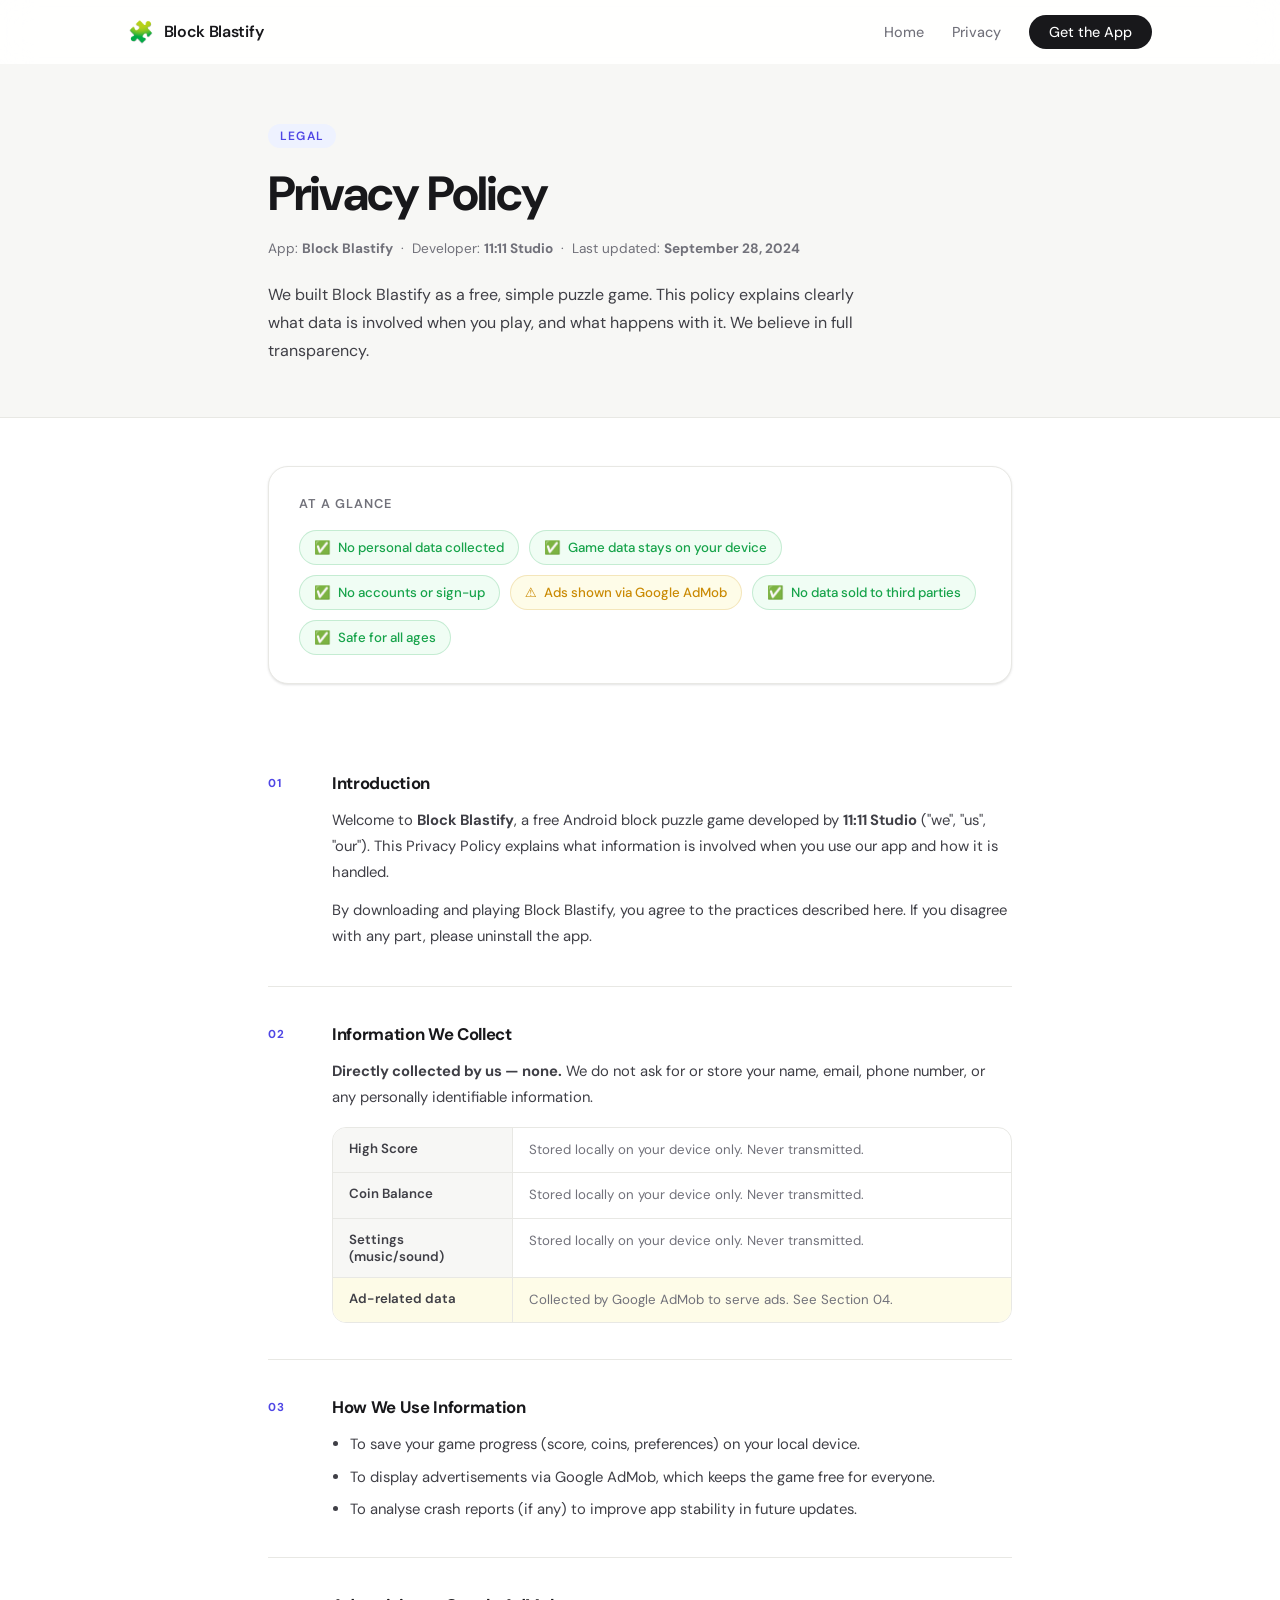
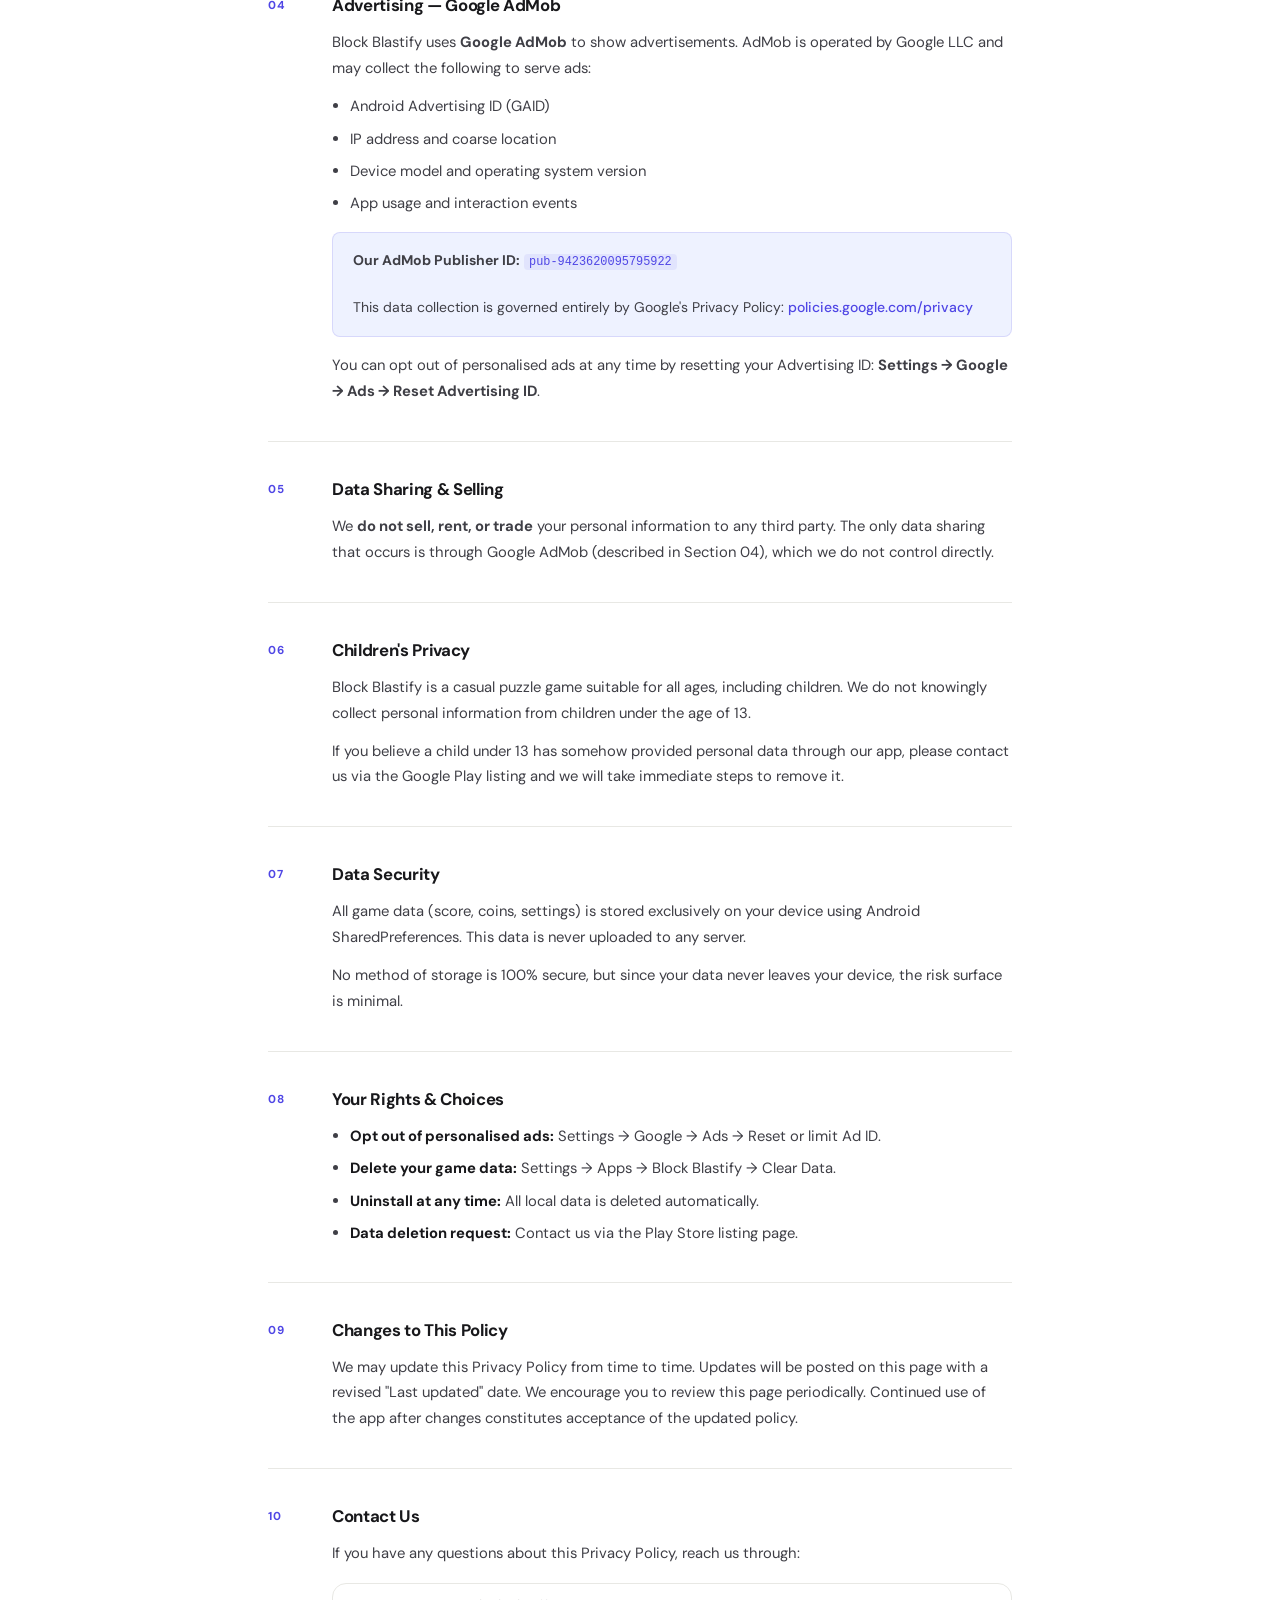
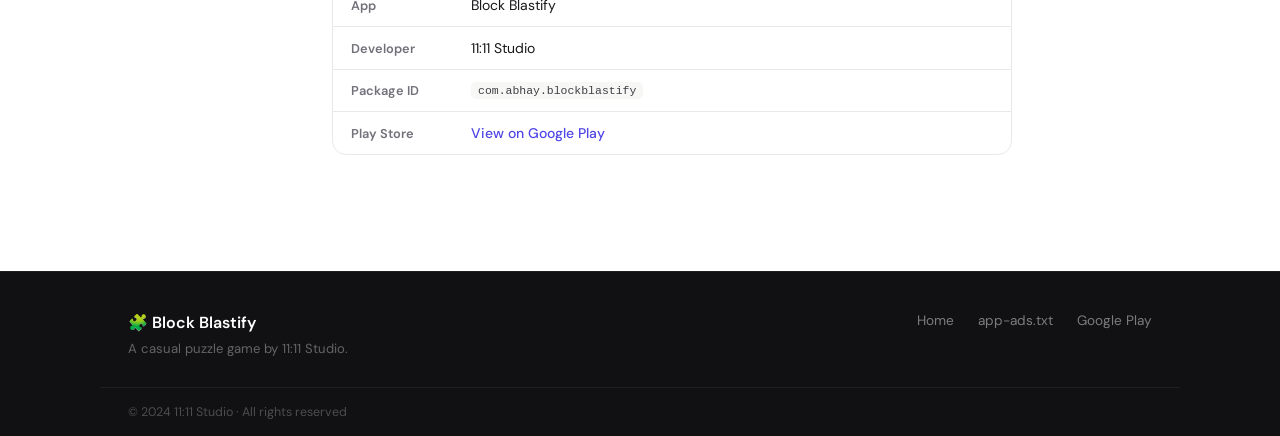
==== commit bf19c5c6: "." ====
--- a/docs/privacy-policy.html
+++ b/docs/privacy-policy.html
@@ -3,136 +3,290 @@
 <head>
   <meta charset="UTF-8" />
   <meta name="viewport" content="width=device-width, initial-scale=1.0" />
-  <title>Privacy Policy – Block Blastify</title>
-  <meta name="description" content="Privacy Policy for Block Blastify, a block puzzle game by 11:11 Studio." />
+  <title>Privacy Policy – Block Blastify by 11:11 Studio</title>
+  <meta name="description" content="Privacy Policy for Block Blastify, a free Android block puzzle game by 11:11 Studio." />
   <link rel="preconnect" href="https://fonts.googleapis.com" />
   <link rel="preconnect" href="https://fonts.gstatic.com" crossorigin />
-  <link href="https://fonts.googleapis.com/css2?family=Inter:wght@300;400;500;600&display=swap" rel="stylesheet" />
+  <link href="https://fonts.googleapis.com/css2?family=DM+Sans:ital,opsz,wght@0,9..40,300;0,9..40,400;0,9..40,500;0,9..40,600;0,9..40,700;1,9..40,400&display=swap" rel="stylesheet" />
   <link rel="stylesheet" href="style.css" />
 </head>
 <body>
 
-  <nav class="navbar">
+  <!-- ── NAVBAR ── -->
+  <nav class="navbar" id="navbar">
     <div class="nav-inner">
-      <a href="index.html" class="nav-brand">Block Blastify</a>
+      <a href="index.html" class="nav-brand">
+        <div class="brand-icon">🧩</div>
+        <span>Block Blastify</span>
+      </a>
       <div class="nav-links">
-        <a href="privacy-policy.html">Privacy Policy</a>
-        <a href="https://play.google.com/store/apps/details?id=com.abhay.blockblastify" target="_blank" class="nav-cta" id="nav-play-btn">Get App</a>
+        <a href="index.html">Home</a>
+        <a href="privacy-policy.html">Privacy</a>
+        <a href="https://play.google.com/store/apps/details?id=com.abhay.blockblastify"
+           target="_blank" rel="noopener" class="btn-nav" id="nav-cta-btn">
+          Get the App
+        </a>
       </div>
     </div>
   </nav>
 
-  <main class="pp-main">
-    <div class="pp-header">
-      <p class="eyebrow">Legal</p>
+  <!-- ── PP HERO ── -->
+  <div class="pp-top">
+    <div class="pp-top-inner">
+      <div class="section-tag">Legal</div>
       <h1>Privacy Policy</h1>
-      <p class="pp-date">Last updated: September 28, 2024</p>
-    </div>
-
-    <div class="pp-body">
-
-      <div class="pp-block">
-        <h2>Introduction</h2>
-        <p>
-          <strong>Block Blastify</strong> is developed by <strong>11:11 Studio</strong> ("we", "our", "us").
-          This Privacy Policy describes how we handle information when you use our Android app available on Google Play.
-          By using the app, you agree to the practices described here.
-        </p>
-      </div>
-
-      <div class="pp-block">
-        <h2>What We Collect</h2>
-        <p>We collect very little. Here is the full picture:</p>
-        <ul>
-          <li><strong>No personal data directly:</strong> We do not collect your name, email, phone number, or any personally identifiable information.</li>
-          <li><strong>Local game data:</strong> Your high score, coin balance, and settings (music/sound) are stored locally on your device using Android SharedPreferences. This data never leaves your device.</li>
-          <li><strong>Advertising data via AdMob:</strong> The app uses Google AdMob to show ads. AdMob may collect device identifiers and usage data to serve relevant ads. See the Advertising section below.</li>
-        </ul>
-      </div>
-
-      <div class="pp-block">
-        <h2>How We Use Data</h2>
-        <ul>
-          <li>To save your game progress locally on your device.</li>
-          <li>To display advertisements through Google AdMob, keeping the app free.</li>
-          <li>To improve gameplay in future updates.</li>
-        </ul>
-      </div>
-
-      <div class="pp-block">
-        <h2>Google AdMob</h2>
-        <p>
-          We use <strong>Google AdMob</strong> (Publisher ID: <code>pub-9423620095795922</code>) to serve ads.
-          AdMob may collect:
-        </p>
-        <ul>
-          <li>Device identifiers (Android Advertising ID)</li>
-          <li>IP address and approximate location</li>
-          <li>App usage and interaction data</li>
-          <li>Diagnostic information</li>
-        </ul>
-        <p>
-          This is governed by Google's Privacy Policy:
-          <a href="https://policies.google.com/privacy" target="_blank">policies.google.com/privacy</a>
-        </p>
-      </div>
-
-      <div class="pp-block">
-        <h2>Data Sharing</h2>
-        <p>
-          We do not sell or share your personal information with third parties, except through
-          AdMob as described above. We have no access to data AdMob collects.
-        </p>
-      </div>
-
-      <div class="pp-block">
-        <h2>Children's Privacy</h2>
-        <p>
-          Block Blastify is a casual game suitable for all ages. We do not knowingly collect
-          personal information from children under 13. If you believe a child under 13 has provided
-          us personal data, contact us and we will remove it.
-        </p>
-      </div>
-
-      <div class="pp-block">
-        <h2>Your Rights</h2>
-        <ul>
-          <li>Reset or limit your Android Advertising ID via <strong>Settings → Google → Ads</strong> to opt out of personalized ads.</li>
-          <li>Uninstall the app at any time — all local data is removed automatically.</li>
-          <li>Contact us to request deletion of any data associated with you.</li>
-        </ul>
-      </div>
-
-      <div class="pp-block">
-        <h2>Changes to This Policy</h2>
-        <p>
-          We may update this policy from time to time. Changes will be reflected here with an updated date.
-          Continued use of the app constitutes acceptance of the revised policy.
-        </p>
-      </div>
-
-      <div class="pp-block">
-        <h2>Contact</h2>
-        <p>Questions? Reach us through Google Play or via the app's store listing.</p>
-        <p style="margin-top:10px;">
-          <strong>11:11 Studio</strong><br />
-          App: Block Blastify<br />
-          Package: <code>com.abhay.blockblastify</code>
-        </p>
-      </div>
-
-    </div>
-  </main>
-
+      <p class="pp-meta">
+        App: <strong>Block Blastify</strong> &nbsp;·&nbsp;
+        Developer: <strong>11:11 Studio</strong> &nbsp;·&nbsp;
+        Last updated: <strong>September 28, 2024</strong>
+      </p>
+      <p class="pp-intro">
+        We built Block Blastify as a free, simple puzzle game. This policy explains clearly
+        what data is involved when you play, and what happens with it. We believe in full transparency.
+      </p>
+    </div>
+  </div>
+
+  <!-- ── PP CONTENT ── -->
+  <div class="pp-layout">
+
+    <!-- Quick Summary Card -->
+    <div class="pp-summary">
+      <h2 class="pp-summary-title">At a glance</h2>
+      <div class="pp-pills">
+        <div class="pp-pill green">
+          <span class="pill-ico">✅</span>
+          <span>No personal data collected</span>
+        </div>
+        <div class="pp-pill green">
+          <span class="pill-ico">✅</span>
+          <span>Game data stays on your device</span>
+        </div>
+        <div class="pp-pill green">
+          <span class="pill-ico">✅</span>
+          <span>No accounts or sign-up</span>
+        </div>
+        <div class="pp-pill yellow">
+          <span class="pill-ico">⚠️</span>
+          <span>Ads shown via Google AdMob</span>
+        </div>
+        <div class="pp-pill green">
+          <span class="pill-ico">✅</span>
+          <span>No data sold to third parties</span>
+        </div>
+        <div class="pp-pill green">
+          <span class="pill-ico">✅</span>
+          <span>Safe for all ages</span>
+        </div>
+      </div>
+    </div>
+
+    <!-- Sections -->
+    <div class="pp-sections">
+
+      <div class="pp-sec">
+        <div class="pp-sec-num">01</div>
+        <div class="pp-sec-body">
+          <h2>Introduction</h2>
+          <p>
+            Welcome to <strong>Block Blastify</strong>, a free Android block puzzle game developed by
+            <strong>11:11 Studio</strong> ("we", "us", "our"). This Privacy Policy explains what
+            information is involved when you use our app and how it is handled.
+          </p>
+          <p>
+            By downloading and playing Block Blastify, you agree to the practices described here.
+            If you disagree with any part, please uninstall the app.
+          </p>
+        </div>
+      </div>
+
+      <div class="pp-sec">
+        <div class="pp-sec-num">02</div>
+        <div class="pp-sec-body">
+          <h2>Information We Collect</h2>
+          <p><strong>Directly collected by us — none.</strong> We do not ask for or store your name,
+          email, phone number, or any personally identifiable information.</p>
+          <div class="pp-table">
+            <div class="pp-row">
+              <div class="pp-col-label">High Score</div>
+              <div class="pp-col-val">Stored locally on your device only. Never transmitted.</div>
+            </div>
+            <div class="pp-row">
+              <div class="pp-col-label">Coin Balance</div>
+              <div class="pp-col-val">Stored locally on your device only. Never transmitted.</div>
+            </div>
+            <div class="pp-row">
+              <div class="pp-col-label">Settings (music/sound)</div>
+              <div class="pp-col-val">Stored locally on your device only. Never transmitted.</div>
+            </div>
+            <div class="pp-row pp-row-warn">
+              <div class="pp-col-label">Ad-related data</div>
+              <div class="pp-col-val">Collected by Google AdMob to serve ads. See Section 04.</div>
+            </div>
+          </div>
+        </div>
+      </div>
+
+      <div class="pp-sec">
+        <div class="pp-sec-num">03</div>
+        <div class="pp-sec-body">
+          <h2>How We Use Information</h2>
+          <ul>
+            <li>To save your game progress (score, coins, preferences) on your local device.</li>
+            <li>To display advertisements via Google AdMob, which keeps the game free for everyone.</li>
+            <li>To analyse crash reports (if any) to improve app stability in future updates.</li>
+          </ul>
+        </div>
+      </div>
+
+      <div class="pp-sec">
+        <div class="pp-sec-num">04</div>
+        <div class="pp-sec-body">
+          <h2>Advertising — Google AdMob</h2>
+          <p>
+            Block Blastify uses <strong>Google AdMob</strong> to show advertisements.
+            AdMob is operated by Google LLC and may collect the following to serve ads:
+          </p>
+          <ul>
+            <li>Android Advertising ID (GAID)</li>
+            <li>IP address and coarse location</li>
+            <li>Device model and operating system version</li>
+            <li>App usage and interaction events</li>
+          </ul>
+          <div class="pp-info-box">
+            <strong>Our AdMob Publisher ID:</strong> <code>pub-9423620095795922</code><br /><br />
+            This data collection is governed entirely by Google's Privacy Policy:
+            <a href="https://policies.google.com/privacy" target="_blank" rel="noopener">
+              policies.google.com/privacy
+            </a>
+          </div>
+          <p>
+            You can opt out of personalised ads at any time by resetting your Advertising ID:
+            <strong>Settings → Google → Ads → Reset Advertising ID</strong>.
+          </p>
+        </div>
+      </div>
+
+      <div class="pp-sec">
+        <div class="pp-sec-num">05</div>
+        <div class="pp-sec-body">
+          <h2>Data Sharing &amp; Selling</h2>
+          <p>
+            We <strong>do not sell, rent, or trade</strong> your personal information to any third party.
+            The only data sharing that occurs is through Google AdMob (described in Section 04),
+            which we do not control directly.
+          </p>
+        </div>
+      </div>
+
+      <div class="pp-sec">
+        <div class="pp-sec-num">06</div>
+        <div class="pp-sec-body">
+          <h2>Children's Privacy</h2>
+          <p>
+            Block Blastify is a casual puzzle game suitable for all ages, including children.
+            We do not knowingly collect personal information from children under the age of 13.
+          </p>
+          <p>
+            If you believe a child under 13 has somehow provided personal data through our app,
+            please contact us via the Google Play listing and we will take immediate steps to remove it.
+          </p>
+        </div>
+      </div>
+
+      <div class="pp-sec">
+        <div class="pp-sec-num">07</div>
+        <div class="pp-sec-body">
+          <h2>Data Security</h2>
+          <p>
+            All game data (score, coins, settings) is stored exclusively on your device using
+            Android SharedPreferences. This data is never uploaded to any server.
+          </p>
+          <p>
+            No method of storage is 100% secure, but since your data never leaves your device,
+            the risk surface is minimal.
+          </p>
+        </div>
+      </div>
+
+      <div class="pp-sec">
+        <div class="pp-sec-num">08</div>
+        <div class="pp-sec-body">
+          <h2>Your Rights &amp; Choices</h2>
+          <ul>
+            <li><strong>Opt out of personalised ads:</strong> Settings → Google → Ads → Reset or limit Ad ID.</li>
+            <li><strong>Delete your game data:</strong> Settings → Apps → Block Blastify → Clear Data.</li>
+            <li><strong>Uninstall at any time:</strong> All local data is deleted automatically.</li>
+            <li><strong>Data deletion request:</strong> Contact us via the Play Store listing page.</li>
+          </ul>
+        </div>
+      </div>
+
+      <div class="pp-sec">
+        <div class="pp-sec-num">09</div>
+        <div class="pp-sec-body">
+          <h2>Changes to This Policy</h2>
+          <p>
+            We may update this Privacy Policy from time to time. Updates will be posted on this page
+            with a revised "Last updated" date. We encourage you to review this page periodically.
+            Continued use of the app after changes constitutes acceptance of the updated policy.
+          </p>
+        </div>
+      </div>
+
+      <div class="pp-sec">
+        <div class="pp-sec-num">10</div>
+        <div class="pp-sec-body">
+          <h2>Contact Us</h2>
+          <p>If you have any questions about this Privacy Policy, reach us through:</p>
+          <div class="pp-contact-card">
+            <div class="contact-row">
+              <span class="contact-label">App</span>
+              <span>Block Blastify</span>
+            </div>
+            <div class="contact-row">
+              <span class="contact-label">Developer</span>
+              <span>11:11 Studio</span>
+            </div>
+            <div class="contact-row">
+              <span class="contact-label">Package ID</span>
+              <code>com.abhay.blockblastify</code>
+            </div>
+            <div class="contact-row">
+              <span class="contact-label">Play Store</span>
+              <a href="https://play.google.com/store/apps/details?id=com.abhay.blockblastify"
+                 target="_blank" rel="noopener">View on Google Play</a>
+            </div>
+          </div>
+        </div>
+      </div>
+
+    </div>
+  </div>
+
+  <!-- ── FOOTER ── -->
   <footer class="footer">
-    <div class="container footer-inner">
-      <span>© 2024 11:11 Studio</span>
-      <div class="footer-links">
+    <div class="foot-inner">
+      <div class="foot-left">
+        <div class="foot-brand">🧩 Block Blastify</div>
+        <p class="foot-byline">A casual puzzle game by 11:11 Studio.</p>
+      </div>
+      <div class="foot-right">
         <a href="index.html">Home</a>
         <a href="app-ads.txt">app-ads.txt</a>
-      </div>
+        <a href="https://play.google.com/store/apps/details?id=com.abhay.blockblastify" target="_blank" rel="noopener">Google Play</a>
+      </div>
+    </div>
+    <div class="foot-bottom">
+      <span>© 2024 11:11 Studio · All rights reserved</span>
     </div>
   </footer>
 
+  <script>
+    const nav = document.getElementById('navbar');
+    window.addEventListener('scroll', () => {
+      nav.classList.toggle('scrolled', window.scrollY > 10);
+    });
+  </script>
 </body>
 </html>
--- a/docs/style.css
+++ b/docs/style.css
@@ -1,19 +1,30 @@
-/* ================================================
-   Block Blastify – Minimalist Site Styles
-   11:11 Studio
-   ================================================ */
+/* ============================================
+   Block Blastify – Play Store-Friendly Site
+   11:11 Studio · 2024
+   ============================================ */
 
 *, *::before, *::after { box-sizing: border-box; margin: 0; padding: 0; }
 
 :root {
-  --bg:       #f9f9f7;
-  --ink:      #111110;
-  --muted:    #6b6b6b;
-  --border:   #e4e4e0;
-  --accent:   #5b4fff;      /* single purple accent */
-  --accent-h: #7b6fff;
-  --radius:   12px;
-  --font:     'Inter', system-ui, sans-serif;
+  --bg:        #ffffff;
+  --surface:   #f7f7f5;
+  --border:    #e8e8e4;
+  --ink:       #18181b;
+  --ink2:      #3f3f46;
+  --muted:     #71717a;
+  --accent:    #4f46e5;
+  --accent-lt: #eef2ff;
+  --green:     #16a34a;
+  --green-lt:  #f0fdf4;
+  --yellow-lt: #fefce8;
+  --yellow:    #ca8a04;
+  --radius-sm: 8px;
+  --radius:    14px;
+  --radius-lg: 20px;
+  --font: 'DM Sans', system-ui, -apple-system, sans-serif;
+  --shadow-sm: 0 1px 3px rgba(0,0,0,0.07), 0 1px 2px rgba(0,0,0,0.05);
+  --shadow:    0 4px 16px rgba(0,0,0,0.08), 0 1px 4px rgba(0,0,0,0.04);
+  --shadow-lg: 0 20px 60px rgba(0,0,0,0.12), 0 4px 16px rgba(0,0,0,0.06);
 }
 
 html { scroll-behavior: smooth; }
@@ -27,380 +38,699 @@
 }
 
 a { text-decoration: none; color: inherit; }
-
-.container {
-  max-width: 1040px;
-  margin: 0 auto;
-  padding: 0 32px;
-}
+p { line-height: 1.7; }
 
 /* ── NAVBAR ── */
 .navbar {
   position: fixed;
   top: 0; left: 0; right: 0;
-  z-index: 100;
-  height: 60px;
-  display: flex;
-  align-items: center;
-  background: rgba(249,249,247,0.85);
-  backdrop-filter: blur(14px);
-  -webkit-backdrop-filter: blur(14px);
-  border-bottom: 1px solid var(--border);
-}
-
+  z-index: 200;
+  height: 64px;
+  background: rgba(255,255,255,0.9);
+  backdrop-filter: blur(16px);
+  -webkit-backdrop-filter: blur(16px);
+  border-bottom: 1px solid transparent;
+  transition: border-color 0.2s, box-shadow 0.2s;
+}
+.navbar.scrolled {
+  border-color: var(--border);
+  box-shadow: var(--shadow-sm);
+}
 .nav-inner {
-  max-width: 1040px;
+  max-width: 1080px;
   margin: 0 auto;
-  padding: 0 32px;
-  width: 100%;
+  padding: 0 28px;
+  height: 100%;
   display: flex;
   align-items: center;
   justify-content: space-between;
 }
-
 .nav-brand {
-  font-size: 0.95rem;
-  font-weight: 600;
-  letter-spacing: -0.01em;
+  display: flex;
+  align-items: center;
+  gap: 10px;
+  font-size: 1rem;
+  font-weight: 600;
+  letter-spacing: -0.02em;
   color: var(--ink);
 }
-
+.brand-icon { font-size: 1.3rem; }
 .nav-links {
   display: flex;
   align-items: center;
-  gap: 24px;
-  font-size: 0.88rem;
-}
-
-.nav-links a { color: var(--muted); transition: color 0.15s; }
-.nav-links a:hover { color: var(--ink); }
-
-.nav-cta {
-  color: var(--accent) !important;
+  gap: 28px;
+  font-size: 0.9rem;
+}
+.nav-links > a { color: var(--muted); font-weight: 450; transition: color 0.15s; }
+.nav-links > a:hover { color: var(--ink); }
+.btn-nav {
+  background: var(--ink);
+  color: #fff !important;
+  padding: 8px 20px;
+  border-radius: 100px;
   font-weight: 500;
-  border: 1px solid var(--accent);
-  padding: 6px 16px;
-  border-radius: 100px;
-  transition: background 0.15s, color 0.15s !important;
-}
-.nav-cta:hover {
-  background: var(--accent);
-  color: #fff !important;
-}
+  transition: opacity 0.15s, transform 0.15s;
+}
+.btn-nav:hover { opacity: 0.85; transform: translateY(-1px); }
 
 /* ── HERO ── */
 .hero {
-  min-height: 100vh;
+  padding-top: 64px;
+  min-height: 100svh;
+  display: flex;
+  align-items: center;
+}
+.hero-inner {
+  max-width: 1080px;
+  margin: 0 auto;
+  padding: 64px 28px;
   display: flex;
   align-items: center;
   justify-content: space-between;
-  gap: 64px;
-  max-width: 1040px;
+  gap: 72px;
+}
+.hero-left { flex: 1; max-width: 500px; }
+
+/* app badge */
+.app-badge-row {
+  display: flex;
+  align-items: center;
+  gap: 14px;
+  margin-bottom: 28px;
+}
+.app-icon-lg {
+  font-size: 2.8rem;
+  width: 60px; height: 60px;
+  background: var(--accent-lt);
+  border-radius: 16px;
+  display: flex; align-items: center; justify-content: center;
+  box-shadow: var(--shadow-sm);
+}
+.app-meta { display: flex; flex-direction: column; gap: 2px; }
+.app-meta-name { font-size: 1.1rem; font-weight: 700; letter-spacing: -0.02em; }
+.app-meta-dev  { font-size: 0.82rem; color: var(--muted); }
+
+h1 {
+  font-size: clamp(2.4rem, 5vw, 3.6rem);
+  font-weight: 700;
+  letter-spacing: -0.04em;
+  line-height: 1.1;
+  margin-bottom: 20px;
+  color: var(--ink);
+}
+h1 em { font-style: italic; font-weight: 400; color: var(--accent); }
+
+.hero-desc {
+  font-size: 1.05rem;
+  color: var(--ink2);
+  line-height: 1.7;
+  margin-bottom: 32px;
+  max-width: 400px;
+}
+
+/* stats row */
+.hero-stats {
+  display: flex;
+  align-items: center;
+  gap: 20px;
+  margin-bottom: 36px;
+  padding: 18px 24px;
+  background: var(--surface);
+  border: 1px solid var(--border);
+  border-radius: var(--radius);
+  width: fit-content;
+}
+.stat { text-align: center; }
+.stat-val { display: block; font-size: 1.1rem; font-weight: 700; letter-spacing: -0.02em; color: var(--ink); }
+.stat-lbl { display: block; font-size: 0.72rem; color: var(--muted); margin-top: 2px; text-transform: uppercase; letter-spacing: 0.04em; }
+.stat-divider { width: 1px; height: 32px; background: var(--border); }
+
+/* play badge */
+.btn-gplay img {
+  display: block;
+  height: 54px;
+  width: auto;
+  border-radius: 8px;
+  transition: transform 0.15s, box-shadow 0.15s;
+}
+.btn-gplay:hover img {
+  transform: translateY(-2px);
+  box-shadow: var(--shadow);
+}
+
+/* ── PHONE MOCKUP ── */
+.hero-right { flex-shrink: 0; position: relative; }
+
+.phone-outer {
+  position: relative;
+  display: inline-block;
+}
+.phone-glow {
+  position: absolute;
+  inset: -30px;
+  background: radial-gradient(ellipse at center, rgba(79,70,229,0.15) 0%, transparent 70%);
+  pointer-events: none;
+  z-index: 0;
+}
+.phone-device {
+  position: relative;
+  z-index: 1;
+  width: 240px;
+  background: #1c1c1e;
+  border-radius: 44px;
+  padding: 14px 10px 18px;
+  box-shadow:
+    0 0 0 1px rgba(255,255,255,0.08),
+    var(--shadow-lg);
+  animation: bob 5s ease-in-out infinite;
+}
+@keyframes bob {
+  0%,100% { transform: translateY(0px) rotate(-0.5deg); }
+  50%      { transform: translateY(-10px) rotate(0.5deg); }
+}
+.phone-bar {
+  width: 72px; height: 5px;
+  background: #3a3a3c;
+  border-radius: 3px;
+  margin: 0 auto 10px;
+}
+.phone-screen {
+  background: #0d0d0f;
+  border-radius: 30px;
+  overflow: hidden;
+  padding: 10px 8px 12px;
+}
+.status-bar {
+  display: flex;
+  justify-content: space-between;
+  font-size: 0.6rem;
+  color: rgba(255,255,255,0.4);
+  padding: 0 4px;
+  margin-bottom: 8px;
+  font-weight: 500;
+}
+.game-header {
+  display: flex;
+  align-items: center;
+  justify-content: space-between;
+  margin-bottom: 10px;
+  padding: 0 4px;
+}
+.gh-item { text-align: center; }
+.gh-label { display: block; font-size: 0.5rem; color: rgba(255,255,255,0.4); text-transform: uppercase; letter-spacing: 0.06em; }
+.gh-val   { display: block; font-size: 0.8rem; font-weight: 700; color: #fff; margin-top: 1px; }
+.gh-title { font-size: 1.2rem; }
+
+.grid-wrap { padding: 0 2px; }
+.grid-board { display: flex; flex-direction: column; gap: 2.5px; }
+.gr { display: flex; gap: 2.5px; }
+.gc {
+  width: 25px; height: 25px;
+  border-radius: 4px;
+  flex-shrink: 0;
+}
+.gc.e { background: rgba(255,255,255,0.06); }
+.gc.p { background: #818cf8; box-shadow: 0 0 6px rgba(129,140,248,0.4); }
+.gc.c { background: #38bdf8; box-shadow: 0 0 6px rgba(56,189,248,0.4); }
+.gc.y { background: #fbbf24; box-shadow: 0 0 6px rgba(251,191,36,0.4); }
+
+.coin-bar {
+  display: flex;
+  align-items: center;
+  justify-content: center;
+  gap: 6px;
+  margin-top: 10px;
+  padding: 6px 12px;
+  background: rgba(255,255,255,0.06);
+  border-radius: 100px;
+  width: fit-content;
+  margin-left: auto;
+  margin-right: auto;
+}
+.coin-icon { font-size: 0.85rem; }
+.coin-val  { font-size: 0.78rem; font-weight: 600; color: #fbbf24; }
+
+/* ── SECTION SHARED ── */
+.section-inner {
+  max-width: 1080px;
   margin: 0 auto;
-  padding: 80px 32px 64px;
-}
-
-.hero-text { flex: 1; max-width: 440px; }
-
-.eyebrow {
-  font-size: 0.78rem;
-  font-weight: 500;
+  padding: 0 28px;
+}
+.section-tag {
+  display: inline-block;
+  font-size: 0.75rem;
+  font-weight: 600;
   letter-spacing: 0.1em;
   text-transform: uppercase;
+  color: var(--accent);
+  background: var(--accent-lt);
+  padding: 4px 12px;
+  border-radius: 100px;
+  margin-bottom: 20px;
+}
+.section-h {
+  font-size: clamp(1.8rem, 4vw, 2.6rem);
+  font-weight: 700;
+  letter-spacing: -0.03em;
+  line-height: 1.2;
+  margin-bottom: 52px;
+  color: var(--ink);
+}
+
+/* ── FEATURES ── */
+.features {
+  padding: 100px 0;
+  border-top: 1px solid var(--border);
+  background: var(--surface);
+}
+.feats {
+  display: grid;
+  grid-template-columns: repeat(3, 1fr);
+  gap: 20px;
+}
+.feat-card {
+  background: var(--bg);
+  border: 1px solid var(--border);
+  border-radius: var(--radius);
+  padding: 28px 26px;
+  transition: transform 0.2s, box-shadow 0.2s, border-color 0.2s;
+}
+.feat-card:hover {
+  transform: translateY(-3px);
+  box-shadow: var(--shadow);
+  border-color: rgba(79,70,229,0.25);
+}
+.feat-ico {
+  font-size: 1.8rem;
+  margin-bottom: 14px;
+  display: block;
+}
+.feat-card h3 {
+  font-size: 1rem;
+  font-weight: 600;
+  letter-spacing: -0.02em;
+  margin-bottom: 8px;
+  color: var(--ink);
+}
+.feat-card p {
+  font-size: 0.875rem;
+  color: var(--muted);
+  line-height: 1.65;
+}
+
+/* ── HOW TO PLAY ── */
+.howto {
+  padding: 100px 0;
+  border-top: 1px solid var(--border);
+}
+.howto-inner {
+  display: flex;
+  align-items: flex-start;
+  gap: 80px;
+}
+.howto-text { flex: 1; }
+.howto-visual { flex-shrink: 0; width: 300px; display: flex; flex-direction: column; gap: 16px; }
+
+.steps {
+  list-style: none;
+  display: flex;
+  flex-direction: column;
+  gap: 24px;
+}
+.steps li {
+  display: flex;
+  align-items: flex-start;
+  gap: 16px;
+}
+.step-n {
+  flex-shrink: 0;
+  width: 32px; height: 32px;
+  background: var(--accent);
+  color: #fff;
+  border-radius: 50%;
+  display: flex; align-items: center; justify-content: center;
+  font-size: 0.8rem;
+  font-weight: 700;
+  margin-top: 2px;
+}
+.steps li strong {
+  display: block;
+  font-size: 0.95rem;
+  font-weight: 600;
+  margin-bottom: 4px;
+  color: var(--ink);
+}
+.steps li p {
+  font-size: 0.875rem;
+  color: var(--muted);
+  line-height: 1.6;
+}
+
+.tip-card {
+  background: var(--accent-lt);
+  border: 1px solid rgba(79,70,229,0.15);
+  border-radius: var(--radius);
+  padding: 20px 22px;
+}
+.tip-ico {
+  display: block;
+  font-size: 1.4rem;
+  margin-bottom: 10px;
+}
+.tip-card strong {
+  display: block;
+  font-size: 0.9rem;
+  font-weight: 600;
+  color: var(--ink);
+  margin-bottom: 6px;
+}
+.tip-card p {
+  font-size: 0.83rem;
+  color: var(--ink2);
+  line-height: 1.6;
+}
+
+/* ── CTA ── */
+.cta-section {
+  padding: 100px 28px;
+  border-top: 1px solid var(--border);
+  background: var(--ink);
+}
+.cta-inner {
+  max-width: 520px;
+  margin: 0 auto;
+  text-align: center;
+}
+.cta-inner h2 {
+  font-size: clamp(2rem, 4vw, 2.8rem);
+  font-weight: 700;
+  letter-spacing: -0.04em;
+  color: #fff;
+  margin-bottom: 14px;
+}
+.cta-inner > p {
+  font-size: 1rem;
+  color: rgba(255,255,255,0.55);
+  margin-bottom: 32px;
+}
+.cta-note {
+  margin-top: 16px !important;
+  font-size: 0.75rem !important;
+  color: rgba(255,255,255,0.25) !important;
+  font-family: monospace;
+}
+
+/* ── FOOTER ── */
+.footer {
+  background: #111113;
+  border-top: 1px solid rgba(255,255,255,0.06);
+}
+.foot-inner {
+  max-width: 1080px;
+  margin: 0 auto;
+  padding: 40px 28px 28px;
+  display: flex;
+  justify-content: space-between;
+  align-items: flex-start;
+  gap: 32px;
+}
+.foot-brand {
+  font-size: 1rem;
+  font-weight: 600;
+  color: #fff;
+  margin-bottom: 6px;
+}
+.foot-byline {
+  font-size: 0.82rem;
+  color: rgba(255,255,255,0.35);
+  line-height: 1.5;
+}
+.foot-right {
+  display: flex;
+  align-items: center;
+  gap: 24px;
+  font-size: 0.85rem;
+}
+.foot-right a { color: rgba(255,255,255,0.45); transition: color 0.15s; }
+.foot-right a:hover { color: rgba(255,255,255,0.85); }
+.foot-bottom {
+  max-width: 1080px;
+  margin: 0 auto;
+  padding: 16px 28px;
+  border-top: 1px solid rgba(255,255,255,0.06);
+  font-size: 0.78rem;
+  color: rgba(255,255,255,0.25);
+}
+
+/* ============================================
+   PRIVACY POLICY PAGE
+   ============================================ */
+
+.pp-top {
+  padding-top: 64px;
+  background: var(--surface);
+  border-bottom: 1px solid var(--border);
+}
+.pp-top-inner {
+  max-width: 800px;
+  margin: 0 auto;
+  padding: 60px 28px 52px;
+}
+.pp-top-inner h1 {
+  font-size: clamp(2rem, 5vw, 3rem);
+  font-weight: 700;
+  letter-spacing: -0.04em;
+  margin-bottom: 16px;
+}
+.pp-meta {
+  font-size: 0.85rem;
   color: var(--muted);
   margin-bottom: 20px;
-}
-
-h1 {
-  font-size: clamp(3rem, 7vw, 5.5rem);
-  font-weight: 600;
-  line-height: 1.0;
-  letter-spacing: -0.03em;
-  margin-bottom: 24px;
-}
-
-.accent { color: var(--accent); }
-
-.hero-desc {
+  line-height: 1.8;
+}
+.pp-intro {
   font-size: 1rem;
-  color: var(--muted);
-  line-height: 1.7;
-  max-width: 340px;
-  margin-bottom: 36px;
-}
-
-.btn-play {
-  display: inline-flex;
-  align-items: center;
-  gap: 8px;
-  background: var(--ink);
-  color: var(--bg);
-  font-family: var(--font);
-  font-size: 0.9rem;
-  font-weight: 500;
-  padding: 13px 26px;
-  border-radius: 100px;
-  transition: background 0.15s, transform 0.15s;
-}
-.btn-play:hover {
-  background: #2a2a28;
-  transform: translateY(-1px);
-}
-
-/* ── PHONE MOCKUP ── */
-.phone-wrap {
-  flex-shrink: 0;
-  position: relative;
-}
-
-.phone {
-  width: 210px;
-  height: 420px;
-  background: #fff;
-  border-radius: 36px;
-  border: 1.5px solid var(--border);
-  box-shadow:
-    0 2px 4px rgba(0,0,0,0.04),
-    0 12px 40px rgba(0,0,0,0.10);
-  padding: 20px 12px 16px;
-  display: flex;
-  flex-direction: column;
-  gap: 10px;
-  animation: phoneBob 5s ease-in-out infinite;
-}
-
-@keyframes phoneBob {
-  0%,100% { transform: translateY(0px); }
-  50%      { transform: translateY(-8px); }
-}
-
-.phone-notch {
-  width: 60px;
-  height: 6px;
-  background: var(--border);
-  border-radius: 3px;
+  color: var(--ink2);
+  line-height: 1.75;
+  max-width: 620px;
+}
+
+/* layout */
+.pp-layout {
+  max-width: 800px;
   margin: 0 auto;
-}
-
-.phone-screen {
-  flex: 1;
-  background: #f2f2f0;
-  border-radius: 20px;
-  overflow: hidden;
-  display: flex;
-  align-items: center;
-  justify-content: center;
-}
-
-.game-ui { width: 100%; padding: 10px; }
-
-.ui-scores {
-  display: flex;
-  justify-content: space-around;
-  margin-bottom: 10px;
-}
-.ui-score-item { text-align: center; }
-.ui-label { display: block; font-size: 0.52rem; color: var(--muted); letter-spacing: 0.06em; text-transform: uppercase; }
-.ui-val   { display: block; font-size: 0.78rem; font-weight: 600; color: var(--ink); margin-top: 1px; }
-
-/* Game board */
-.board { display: flex; flex-direction: column; gap: 3px; }
-.board-row { display: flex; gap: 3px; }
-
-.bl {
-  width: 22px; height: 22px;
-  border-radius: 4px;
-  background: #e8e8e5;
-  flex-shrink: 0;
-}
-.bl.p { background: #c4b8ff; }   /* purple  */
-.bl.c { background: #a8d8f0; }   /* cyan    */
-.bl.y { background: #fde68a; }   /* amber   */
-
-/* ── FEATURES ── */
-.features {
-  padding: 80px 0 100px;
-  border-top: 1px solid var(--border);
-}
-
-.feat-grid {
-  display: grid;
-  grid-template-columns: repeat(4, 1fr);
-  gap: 0;
-}
-
-.feat {
-  padding: 40px 32px;
-  border-right: 1px solid var(--border);
-}
-.feat:last-child { border-right: none; }
-
-.feat-num {
-  display: block;
-  font-size: 0.72rem;
-  font-weight: 500;
-  color: var(--accent);
+  padding: 48px 28px 80px;
+}
+
+/* summary */
+.pp-summary {
+  background: var(--bg);
+  border: 1px solid var(--border);
+  border-radius: var(--radius-lg);
+  padding: 28px 30px;
+  margin-bottom: 52px;
+  box-shadow: var(--shadow-sm);
+}
+.pp-summary-title {
+  font-size: 0.8rem;
+  font-weight: 600;
   letter-spacing: 0.08em;
-  margin-bottom: 16px;
-}
-
-.feat h3 {
-  font-size: 0.95rem;
-  font-weight: 600;
-  letter-spacing: -0.01em;
-  margin-bottom: 10px;
-}
-
-.feat p {
-  font-size: 0.85rem;
-  color: var(--muted);
-  line-height: 1.65;
-}
-
-/* ── CTA ── */
-.cta {
-  padding: 100px 0;
-  border-top: 1px solid var(--border);
-}
-
-.cta-inner { text-align: center; }
-
-.cta-label {
-  font-size: 0.78rem;
-  font-weight: 500;
-  letter-spacing: 0.1em;
   text-transform: uppercase;
   color: var(--muted);
-  margin-bottom: 16px;
-}
-
-.cta h2 {
-  font-size: clamp(2rem, 5vw, 3.2rem);
-  font-weight: 600;
-  letter-spacing: -0.03em;
-  margin-bottom: 32px;
-}
-
-/* ── FOOTER ── */
-.footer {
-  border-top: 1px solid var(--border);
-  padding: 24px 0;
-}
-
-.footer-inner {
-  display: flex;
-  align-items: center;
-  justify-content: space-between;
-}
-
-.footer-inner > span {
-  font-size: 0.82rem;
-  color: var(--muted);
-}
-
-.footer-links {
-  display: flex;
-  gap: 20px;
-  font-size: 0.82rem;
-}
-
-.footer-links a { color: var(--muted); transition: color 0.15s; }
-.footer-links a:hover { color: var(--ink); }
-
-/* ── PRIVACY POLICY ── */
-.pp-main {
-  max-width: 680px;
-  margin: 0 auto;
-  padding: 100px 32px 80px;
-}
-
-.pp-header {
-  padding: 40px 0 56px;
+  margin-bottom: 18px;
+}
+.pp-pills {
+  display: flex;
+  flex-wrap: wrap;
+  gap: 10px;
+}
+.pp-pill {
+  display: flex;
+  align-items: center;
+  gap: 7px;
+  padding: 8px 14px;
+  border-radius: 100px;
+  font-size: 0.83rem;
+  font-weight: 500;
+  border: 1px solid;
+}
+.pp-pill.green {
+  background: var(--green-lt);
+  border-color: rgba(22,163,74,0.2);
+  color: var(--green);
+}
+.pp-pill.yellow {
+  background: var(--yellow-lt);
+  border-color: rgba(202,138,4,0.2);
+  color: var(--yellow);
+}
+
+/* sections */
+.pp-sections { display: flex; flex-direction: column; gap: 0; }
+
+.pp-sec {
+  display: flex;
+  gap: 28px;
+  padding: 36px 0;
   border-bottom: 1px solid var(--border);
-  margin-bottom: 48px;
-}
-
-.pp-header h1 {
-  font-size: clamp(2rem, 5vw, 3rem);
-  margin-bottom: 10px;
-}
-
-.pp-date {
-  font-size: 0.85rem;
-  color: var(--muted);
-  margin-top: 8px;
-}
-
-.pp-block {
-  margin-bottom: 44px;
-}
-
-.pp-block h2 {
-  font-size: 0.78rem;
-  font-weight: 600;
-  letter-spacing: 0.08em;
-  text-transform: uppercase;
+}
+.pp-sec:last-child { border-bottom: none; }
+
+.pp-sec-num {
+  flex-shrink: 0;
+  width: 36px;
+  font-size: 0.72rem;
+  font-weight: 700;
+  letter-spacing: 0.06em;
   color: var(--accent);
+  padding-top: 4px;
+}
+
+.pp-sec-body { flex: 1; }
+
+.pp-sec-body h2 {
+  font-size: 1.05rem;
+  font-weight: 700;
+  letter-spacing: -0.02em;
+  color: var(--ink);
   margin-bottom: 14px;
 }
-
-.pp-block p {
-  font-size: 0.95rem;
-  color: #3a3a38;
+.pp-sec-body p {
+  font-size: 0.925rem;
+  color: var(--ink2);
   line-height: 1.75;
   margin-bottom: 12px;
 }
-
-.pp-block ul {
+.pp-sec-body p:last-child { margin-bottom: 0; }
+.pp-sec-body ul {
   padding-left: 18px;
-  margin-top: 10px;
-}
-
-.pp-block li {
-  font-size: 0.95rem;
-  color: #3a3a38;
-  line-height: 1.75;
-  margin-bottom: 8px;
-}
-
-.pp-block a { color: var(--accent); }
-.pp-block a:hover { text-decoration: underline; }
-
-.pp-block code {
+  display: flex;
+  flex-direction: column;
+  gap: 8px;
+  margin-top: 4px;
+}
+.pp-sec-body li {
+  font-size: 0.925rem;
+  color: var(--ink2);
+  line-height: 1.65;
+}
+.pp-sec-body li strong { color: var(--ink); }
+
+/* data table */
+.pp-table {
+  margin-top: 16px;
+  border: 1px solid var(--border);
+  border-radius: var(--radius);
+  overflow: hidden;
+}
+.pp-row {
+  display: flex;
+  border-bottom: 1px solid var(--border);
+}
+.pp-row:last-child { border-bottom: none; }
+.pp-row-warn { background: var(--yellow-lt); }
+.pp-col-label {
+  width: 180px;
+  flex-shrink: 0;
+  padding: 12px 16px;
+  font-size: 0.83rem;
+  font-weight: 600;
+  color: var(--ink2);
+  background: var(--surface);
+  border-right: 1px solid var(--border);
+}
+.pp-row-warn .pp-col-label { background: rgba(254,252,232,0.6); }
+.pp-col-val {
+  padding: 12px 16px;
+  font-size: 0.83rem;
+  color: var(--muted);
+  line-height: 1.55;
+}
+
+/* info box */
+.pp-info-box {
+  margin: 16px 0;
+  padding: 16px 20px;
+  background: var(--accent-lt);
+  border: 1px solid rgba(79,70,229,0.15);
+  border-radius: var(--radius-sm);
+  font-size: 0.875rem;
+  color: var(--ink2);
+  line-height: 1.7;
+}
+.pp-info-box a { color: var(--accent); font-weight: 500; }
+.pp-info-box a:hover { text-decoration: underline; }
+.pp-info-box code {
   font-family: 'Courier New', monospace;
-  font-size: 0.88em;
-  background: #efefec;
-  padding: 2px 6px;
+  font-size: 0.85em;
+  color: var(--accent);
+  background: rgba(79,70,229,0.08);
+  padding: 1px 5px;
   border-radius: 4px;
-  color: var(--ink);
+}
+
+/* contact card */
+.pp-contact-card {
+  margin-top: 16px;
+  border: 1px solid var(--border);
+  border-radius: var(--radius);
+  overflow: hidden;
+}
+.contact-row {
+  display: flex;
+  align-items: center;
+  gap: 20px;
+  padding: 12px 18px;
+  border-bottom: 1px solid var(--border);
+  font-size: 0.875rem;
+}
+.contact-row:last-child { border-bottom: none; }
+.contact-label {
+  width: 100px;
+  flex-shrink: 0;
+  font-weight: 600;
+  color: var(--muted);
+  font-size: 0.8rem;
+}
+.contact-row a { color: var(--accent); font-weight: 500; }
+.contact-row a:hover { text-decoration: underline; }
+.contact-row code {
+  font-family: 'Courier New', monospace;
+  font-size: 0.82em;
+  background: var(--surface);
+  padding: 2px 7px;
+  border-radius: 5px;
+  color: var(--ink2);
 }
 
 /* ── RESPONSIVE ── */
-@media (max-width: 860px) {
-  .feat-grid {
-    grid-template-columns: repeat(2, 1fr);
-  }
-  .feat { border-bottom: 1px solid var(--border); }
-  .feat:nth-child(2) { border-right: none; }
-  .feat:nth-child(3), .feat:nth-child(4) { border-bottom: none; }
-  .feat:nth-child(4) { border-right: none; }
-}
-
-@media (max-width: 700px) {
-  .hero {
-    flex-direction: column;
-    padding-top: 100px;
-    text-align: center;
-    gap: 48px;
-  }
-  .hero-desc { margin: 0 auto 36px; }
-  .phone-wrap { order: -1; }
-  .feat-grid { grid-template-columns: 1fr; }
-  .feat { border-right: none; border-bottom: 1px solid var(--border); }
-  .feat:last-child { border-bottom: none; }
-  .footer-inner { flex-direction: column; gap: 12px; text-align: center; }
+@media (max-width: 900px) {
+  .feats { grid-template-columns: repeat(2, 1fr); }
+  .howto-inner { flex-direction: column; gap: 52px; }
+  .howto-visual { width: 100%; flex-direction: row; }
+  .tip-card { flex: 1; }
+}
+
+@media (max-width: 720px) {
+  .hero-inner { flex-direction: column; gap: 52px; padding: 56px 24px; text-align: center; }
+  .hero-left { max-width: 100%; }
+  .app-badge-row { justify-content: center; }
+  .hero-desc { margin: 0 auto 32px; }
+  .hero-stats { margin: 0 auto 32px; }
+  .btn-gplay { display: flex; justify-content: center; }
+  .feats { grid-template-columns: 1fr; }
+  .howto-visual { flex-direction: column; }
+  .pp-sec { flex-direction: column; gap: 12px; }
+  .pp-col-label { width: 140px; }
+  .foot-inner { flex-direction: column; gap: 24px; }
+  .foot-right { flex-wrap: wrap; gap: 16px; }
 }
 
 @media (max-width: 480px) {
-  .nav-links a:not(.nav-cta) { display: none; }
-}
+  .nav-links > a:not(.btn-nav):not([href="privacy-policy.html"]) { display: none; }
+  .nav-links { gap: 14px; }
+  .pp-pills { gap: 8px; }
+  .contact-label { width: 80px; }
+  .pp-col-label { width: 110px; font-size: 0.78rem; }
+  .howto-visual { display: none; }
+}
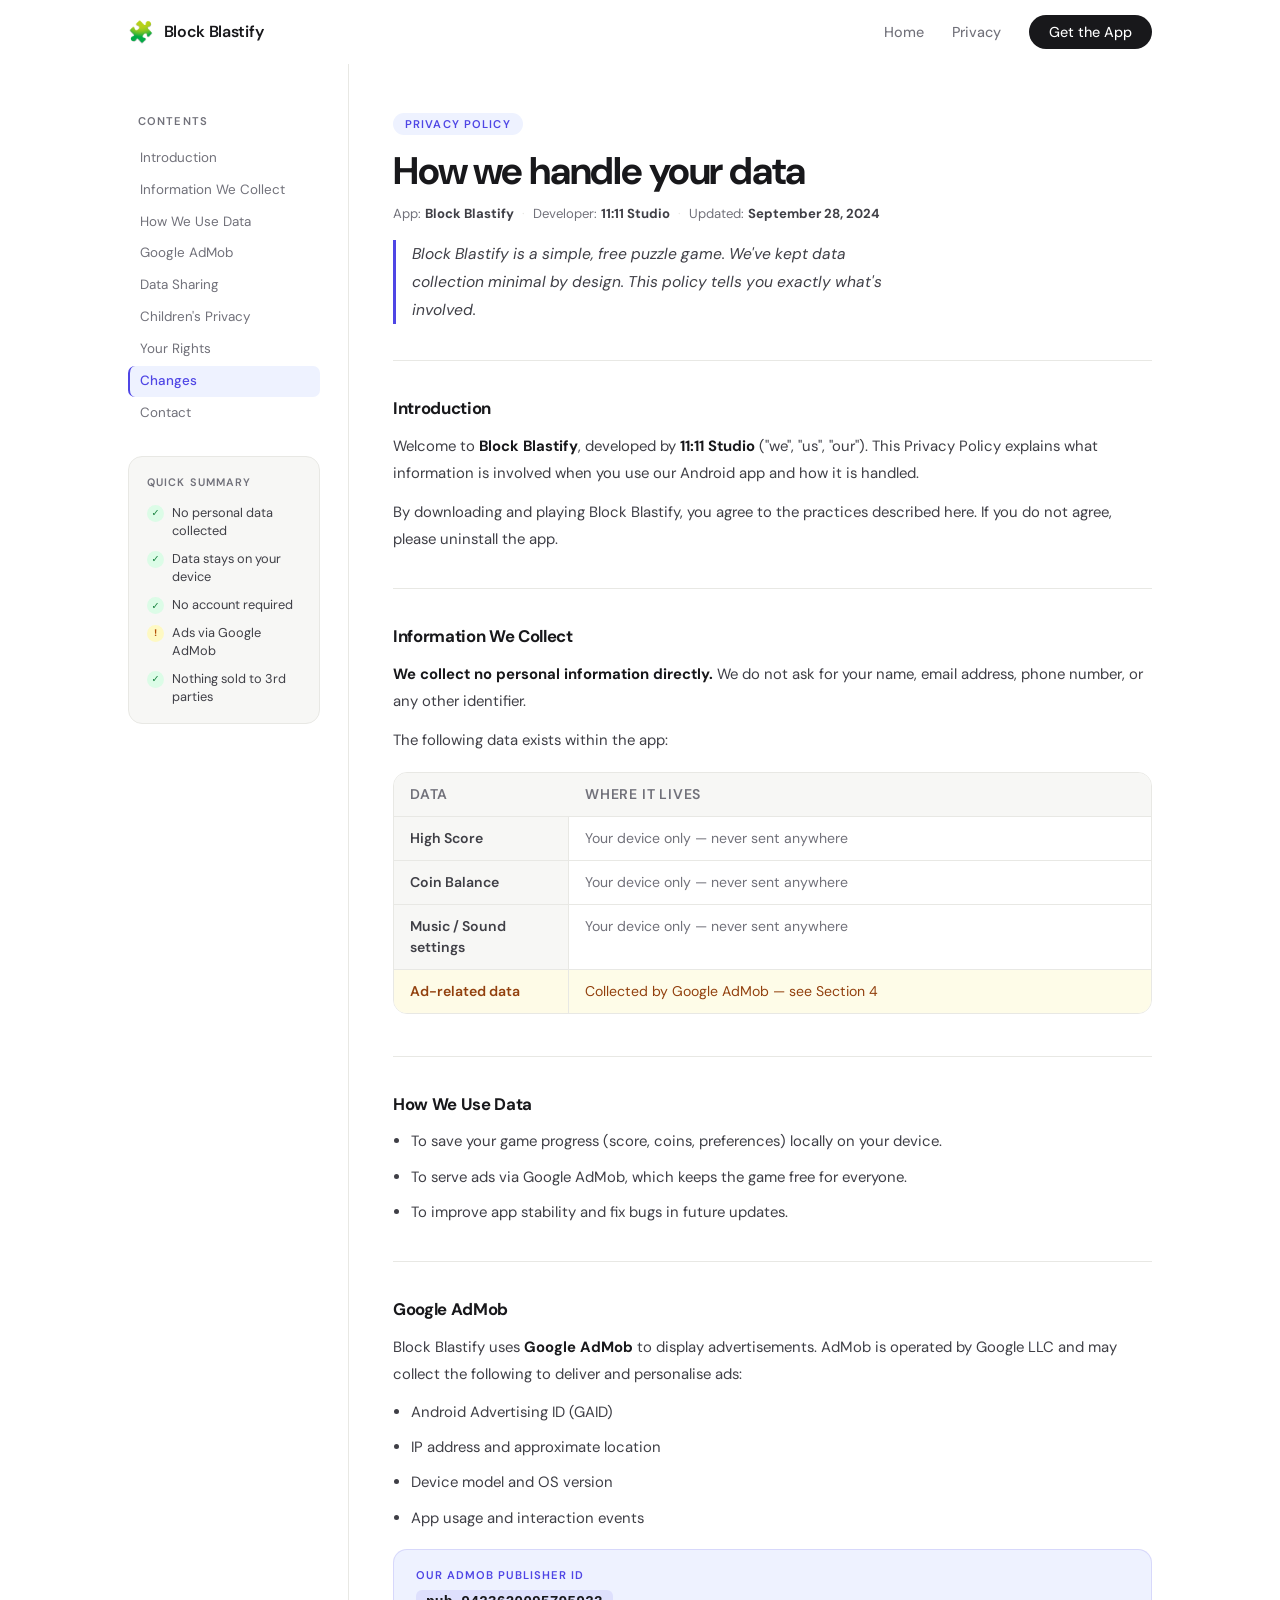
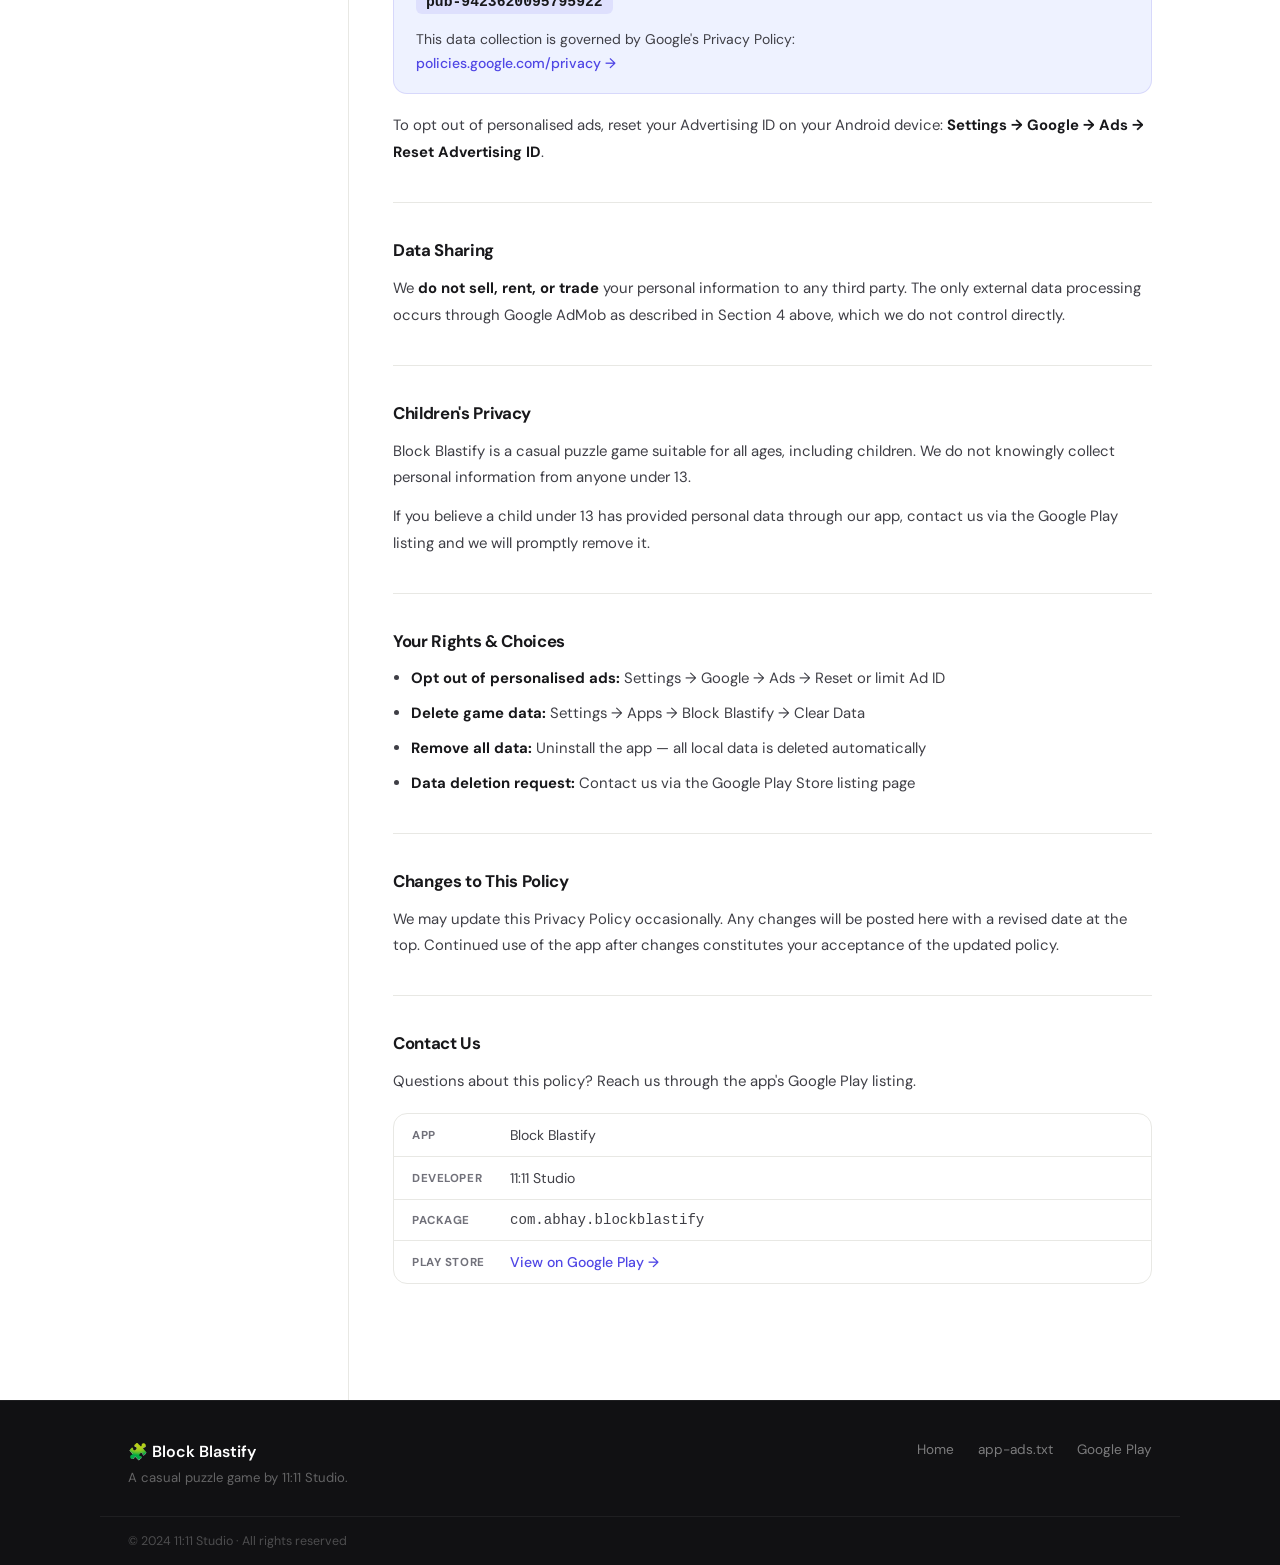
==== commit 89ba17e4: "Rebuild privacy policy: sidebar TOC, readable sections, clean layout" ====
--- a/docs/privacy-policy.html
+++ b/docs/privacy-policy.html
@@ -1,18 +1,22 @@
 <!DOCTYPE html>
 <html lang="en">
+
 <head>
   <meta charset="UTF-8" />
   <meta name="viewport" content="width=device-width, initial-scale=1.0" />
-  <title>Privacy Policy – Block Blastify by 11:11 Studio</title>
-  <meta name="description" content="Privacy Policy for Block Blastify, a free Android block puzzle game by 11:11 Studio." />
+  <title>Privacy Policy – Block Blastify</title>
+  <meta name="description" content="Privacy Policy for Block Blastify by 11:11 Studio." />
   <link rel="preconnect" href="https://fonts.googleapis.com" />
   <link rel="preconnect" href="https://fonts.gstatic.com" crossorigin />
-  <link href="https://fonts.googleapis.com/css2?family=DM+Sans:ital,opsz,wght@0,9..40,300;0,9..40,400;0,9..40,500;0,9..40,600;0,9..40,700;1,9..40,400&display=swap" rel="stylesheet" />
+  <link
+    href="https://fonts.googleapis.com/css2?family=DM+Sans:ital,opsz,wght@0,9..40,300;0,9..40,400;0,9..40,500;0,9..40,600;0,9..40,700;1,9..40,400&display=swap"
+    rel="stylesheet" />
   <link rel="stylesheet" href="style.css" />
 </head>
-<body>
-
-  <!-- ── NAVBAR ── -->
+
+<body class="pp-page">
+
+  <!-- NAVBAR -->
   <nav class="navbar" id="navbar">
     <div class="nav-inner">
       <a href="index.html" class="nav-brand">
@@ -22,249 +26,235 @@
       <div class="nav-links">
         <a href="index.html">Home</a>
         <a href="privacy-policy.html">Privacy</a>
-        <a href="https://play.google.com/store/apps/details?id=com.abhay.blockblastify"
-           target="_blank" rel="noopener" class="btn-nav" id="nav-cta-btn">
-          Get the App
-        </a>
+        <a href="https://play.google.com/store/apps/details?id=com.abhay.blockblastify" target="_blank" rel="noopener"
+          class="btn-nav" id="nav-cta-btn">Get the App</a>
       </div>
     </div>
   </nav>
 
-  <!-- ── PP HERO ── -->
-  <div class="pp-top">
-    <div class="pp-top-inner">
-      <div class="section-tag">Legal</div>
-      <h1>Privacy Policy</h1>
-      <p class="pp-meta">
-        App: <strong>Block Blastify</strong> &nbsp;·&nbsp;
-        Developer: <strong>11:11 Studio</strong> &nbsp;·&nbsp;
-        Last updated: <strong>September 28, 2024</strong>
-      </p>
-      <p class="pp-intro">
-        We built Block Blastify as a free, simple puzzle game. This policy explains clearly
-        what data is involved when you play, and what happens with it. We believe in full transparency.
-      </p>
-    </div>
+  <div class="pp-page-wrap">
+
+    <!-- LEFT SIDEBAR -->
+    <aside class="pp-sidebar">
+      <div class="pp-sidebar-sticky">
+        <p class="sidebar-heading">Contents</p>
+        <nav class="toc">
+          <a href="#s1" class="toc-link">Introduction</a>
+          <a href="#s2" class="toc-link">Information We Collect</a>
+          <a href="#s3" class="toc-link">How We Use Data</a>
+          <a href="#s4" class="toc-link">Google AdMob</a>
+          <a href="#s5" class="toc-link">Data Sharing</a>
+          <a href="#s6" class="toc-link">Children's Privacy</a>
+          <a href="#s7" class="toc-link">Your Rights</a>
+          <a href="#s8" class="toc-link">Changes</a>
+          <a href="#s9" class="toc-link">Contact</a>
+        </nav>
+
+        <div class="sidebar-card">
+          <p class="sidebar-card-label">Quick Summary</p>
+          <ul class="sidebar-checks">
+            <li><span class="chk yes">✓</span> No personal data collected</li>
+            <li><span class="chk yes">✓</span> Data stays on your device</li>
+            <li><span class="chk yes">✓</span> No account required</li>
+            <li><span class="chk warn">!</span> Ads via Google AdMob</li>
+            <li><span class="chk yes">✓</span> Nothing sold to 3rd parties</li>
+          </ul>
+        </div>
+      </div>
+    </aside>
+
+    <!-- MAIN CONTENT -->
+    <main class="pp-content">
+
+      <!-- Header -->
+      <header class="pp-header">
+        <div class="pp-header-tag">Privacy Policy</div>
+        <h1>How we handle your data</h1>
+        <div class="pp-meta-row">
+          <span>App: <strong>Block Blastify</strong></span>
+          <span class="meta-dot">·</span>
+          <span>Developer: <strong>11:11 Studio</strong></span>
+          <span class="meta-dot">·</span>
+          <span>Updated: <strong>September 28, 2024</strong></span>
+        </div>
+        <p class="pp-lead">
+          Block Blastify is a simple, free puzzle game. We've kept data collection
+          minimal by design. This policy tells you exactly what's involved.
+        </p>
+      </header>
+
+      <div class="pp-divider"></div>
+
+      <!-- Sections -->
+      <section class="pp-section" id="s1">
+        <h2>Introduction</h2>
+        <p>
+          Welcome to <strong>Block Blastify</strong>, developed by <strong>11:11 Studio</strong>
+          ("we", "us", "our"). This Privacy Policy explains what information is involved when
+          you use our Android app and how it is handled.
+        </p>
+        <p>
+          By downloading and playing Block Blastify, you agree to the practices described here.
+          If you do not agree, please uninstall the app.
+        </p>
+      </section>
+
+      <section class="pp-section" id="s2">
+        <h2>Information We Collect</h2>
+        <p>
+          <strong>We collect no personal information directly.</strong> We do not ask for your
+          name, email address, phone number, or any other identifier.
+        </p>
+        <p>The following data exists within the app:</p>
+
+        <div class="pp-table">
+          <div class="pp-table-row pp-table-head">
+            <div>Data</div>
+            <div>Where it lives</div>
+          </div>
+          <div class="pp-table-row">
+            <div>High Score</div>
+            <div>Your device only — never sent anywhere</div>
+          </div>
+          <div class="pp-table-row">
+            <div>Coin Balance</div>
+            <div>Your device only — never sent anywhere</div>
+          </div>
+          <div class="pp-table-row">
+            <div>Music / Sound settings</div>
+            <div>Your device only — never sent anywhere</div>
+          </div>
+          <div class="pp-table-row pp-table-warn">
+            <div>Ad-related data</div>
+            <div>Collected by Google AdMob — see Section 4</div>
+          </div>
+        </div>
+      </section>
+
+      <section class="pp-section" id="s3">
+        <h2>How We Use Data</h2>
+        <ul>
+          <li>To save your game progress (score, coins, preferences) locally on your device.</li>
+          <li>To serve ads via Google AdMob, which keeps the game free for everyone.</li>
+          <li>To improve app stability and fix bugs in future updates.</li>
+        </ul>
+      </section>
+
+      <section class="pp-section" id="s4">
+        <h2>Google AdMob</h2>
+        <p>
+          Block Blastify uses <strong>Google AdMob</strong> to display advertisements.
+          AdMob is operated by Google LLC and may collect the following to deliver and
+          personalise ads:
+        </p>
+        <ul>
+          <li>Android Advertising ID (GAID)</li>
+          <li>IP address and approximate location</li>
+          <li>Device model and OS version</li>
+          <li>App usage and interaction events</li>
+        </ul>
+
+        <div class="pp-callout">
+          <div class="callout-label">Our AdMob Publisher ID</div>
+          <code class="callout-code">pub-9423620095795922</code>
+          <p>
+            This data collection is governed by Google's Privacy Policy:<br />
+            <a href="https://policies.google.com/privacy" target="_blank" rel="noopener">
+              policies.google.com/privacy →
+            </a>
+          </p>
+        </div>
+
+        <p>
+          To opt out of personalised ads, reset your Advertising ID on your Android device:
+          <strong>Settings → Google → Ads → Reset Advertising ID</strong>.
+        </p>
+      </section>
+
+      <section class="pp-section" id="s5">
+        <h2>Data Sharing</h2>
+        <p>
+          We <strong>do not sell, rent, or trade</strong> your personal information to any
+          third party. The only external data processing occurs through Google AdMob as
+          described in Section 4 above, which we do not control directly.
+        </p>
+      </section>
+
+      <section class="pp-section" id="s6">
+        <h2>Children's Privacy</h2>
+        <p>
+          Block Blastify is a casual puzzle game suitable for all ages, including children.
+          We do not knowingly collect personal information from anyone under 13.
+        </p>
+        <p>
+          If you believe a child under 13 has provided personal data through our app,
+          contact us via the Google Play listing and we will promptly remove it.
+        </p>
+      </section>
+
+      <section class="pp-section" id="s7">
+        <h2>Your Rights &amp; Choices</h2>
+        <ul>
+          <li>
+            <strong>Opt out of personalised ads:</strong>
+            Settings → Google → Ads → Reset or limit Ad ID
+          </li>
+          <li>
+            <strong>Delete game data:</strong>
+            Settings → Apps → Block Blastify → Clear Data
+          </li>
+          <li>
+            <strong>Remove all data:</strong>
+            Uninstall the app — all local data is deleted automatically
+          </li>
+          <li>
+            <strong>Data deletion request:</strong>
+            Contact us via the Google Play Store listing page
+          </li>
+        </ul>
+      </section>
+
+      <section class="pp-section" id="s8">
+        <h2>Changes to This Policy</h2>
+        <p>
+          We may update this Privacy Policy occasionally. Any changes will be posted here
+          with a revised date at the top. Continued use of the app after changes
+          constitutes your acceptance of the updated policy.
+        </p>
+      </section>
+
+      <section class="pp-section" id="s9">
+        <h2>Contact Us</h2>
+        <p>
+          Questions about this policy? Reach us through the app's Google Play listing.
+        </p>
+        <div class="pp-contact">
+          <div class="contact-item">
+            <span class="contact-key">App</span>
+            <span class="contact-val">Block Blastify</span>
+          </div>
+          <div class="contact-item">
+            <span class="contact-key">Developer</span>
+            <span class="contact-val">11:11 Studio</span>
+          </div>
+          <div class="contact-item">
+            <span class="contact-key">Package</span>
+            <code class="contact-val">com.abhay.blockblastify</code>
+          </div>
+          <div class="contact-item">
+            <span class="contact-key">Play Store</span>
+            <a href="https://play.google.com/store/apps/details?id=com.abhay.blockblastify" target="_blank"
+              rel="noopener" class="contact-val contact-link">
+              View on Google Play →
+            </a>
+          </div>
+        </div>
+      </section>
+
+    </main>
   </div>
 
-  <!-- ── PP CONTENT ── -->
-  <div class="pp-layout">
-
-    <!-- Quick Summary Card -->
-    <div class="pp-summary">
-      <h2 class="pp-summary-title">At a glance</h2>
-      <div class="pp-pills">
-        <div class="pp-pill green">
-          <span class="pill-ico">✅</span>
-          <span>No personal data collected</span>
-        </div>
-        <div class="pp-pill green">
-          <span class="pill-ico">✅</span>
-          <span>Game data stays on your device</span>
-        </div>
-        <div class="pp-pill green">
-          <span class="pill-ico">✅</span>
-          <span>No accounts or sign-up</span>
-        </div>
-        <div class="pp-pill yellow">
-          <span class="pill-ico">⚠️</span>
-          <span>Ads shown via Google AdMob</span>
-        </div>
-        <div class="pp-pill green">
-          <span class="pill-ico">✅</span>
-          <span>No data sold to third parties</span>
-        </div>
-        <div class="pp-pill green">
-          <span class="pill-ico">✅</span>
-          <span>Safe for all ages</span>
-        </div>
-      </div>
-    </div>
-
-    <!-- Sections -->
-    <div class="pp-sections">
-
-      <div class="pp-sec">
-        <div class="pp-sec-num">01</div>
-        <div class="pp-sec-body">
-          <h2>Introduction</h2>
-          <p>
-            Welcome to <strong>Block Blastify</strong>, a free Android block puzzle game developed by
-            <strong>11:11 Studio</strong> ("we", "us", "our"). This Privacy Policy explains what
-            information is involved when you use our app and how it is handled.
-          </p>
-          <p>
-            By downloading and playing Block Blastify, you agree to the practices described here.
-            If you disagree with any part, please uninstall the app.
-          </p>
-        </div>
-      </div>
-
-      <div class="pp-sec">
-        <div class="pp-sec-num">02</div>
-        <div class="pp-sec-body">
-          <h2>Information We Collect</h2>
-          <p><strong>Directly collected by us — none.</strong> We do not ask for or store your name,
-          email, phone number, or any personally identifiable information.</p>
-          <div class="pp-table">
-            <div class="pp-row">
-              <div class="pp-col-label">High Score</div>
-              <div class="pp-col-val">Stored locally on your device only. Never transmitted.</div>
-            </div>
-            <div class="pp-row">
-              <div class="pp-col-label">Coin Balance</div>
-              <div class="pp-col-val">Stored locally on your device only. Never transmitted.</div>
-            </div>
-            <div class="pp-row">
-              <div class="pp-col-label">Settings (music/sound)</div>
-              <div class="pp-col-val">Stored locally on your device only. Never transmitted.</div>
-            </div>
-            <div class="pp-row pp-row-warn">
-              <div class="pp-col-label">Ad-related data</div>
-              <div class="pp-col-val">Collected by Google AdMob to serve ads. See Section 04.</div>
-            </div>
-          </div>
-        </div>
-      </div>
-
-      <div class="pp-sec">
-        <div class="pp-sec-num">03</div>
-        <div class="pp-sec-body">
-          <h2>How We Use Information</h2>
-          <ul>
-            <li>To save your game progress (score, coins, preferences) on your local device.</li>
-            <li>To display advertisements via Google AdMob, which keeps the game free for everyone.</li>
-            <li>To analyse crash reports (if any) to improve app stability in future updates.</li>
-          </ul>
-        </div>
-      </div>
-
-      <div class="pp-sec">
-        <div class="pp-sec-num">04</div>
-        <div class="pp-sec-body">
-          <h2>Advertising — Google AdMob</h2>
-          <p>
-            Block Blastify uses <strong>Google AdMob</strong> to show advertisements.
-            AdMob is operated by Google LLC and may collect the following to serve ads:
-          </p>
-          <ul>
-            <li>Android Advertising ID (GAID)</li>
-            <li>IP address and coarse location</li>
-            <li>Device model and operating system version</li>
-            <li>App usage and interaction events</li>
-          </ul>
-          <div class="pp-info-box">
-            <strong>Our AdMob Publisher ID:</strong> <code>pub-9423620095795922</code><br /><br />
-            This data collection is governed entirely by Google's Privacy Policy:
-            <a href="https://policies.google.com/privacy" target="_blank" rel="noopener">
-              policies.google.com/privacy
-            </a>
-          </div>
-          <p>
-            You can opt out of personalised ads at any time by resetting your Advertising ID:
-            <strong>Settings → Google → Ads → Reset Advertising ID</strong>.
-          </p>
-        </div>
-      </div>
-
-      <div class="pp-sec">
-        <div class="pp-sec-num">05</div>
-        <div class="pp-sec-body">
-          <h2>Data Sharing &amp; Selling</h2>
-          <p>
-            We <strong>do not sell, rent, or trade</strong> your personal information to any third party.
-            The only data sharing that occurs is through Google AdMob (described in Section 04),
-            which we do not control directly.
-          </p>
-        </div>
-      </div>
-
-      <div class="pp-sec">
-        <div class="pp-sec-num">06</div>
-        <div class="pp-sec-body">
-          <h2>Children's Privacy</h2>
-          <p>
-            Block Blastify is a casual puzzle game suitable for all ages, including children.
-            We do not knowingly collect personal information from children under the age of 13.
-          </p>
-          <p>
-            If you believe a child under 13 has somehow provided personal data through our app,
-            please contact us via the Google Play listing and we will take immediate steps to remove it.
-          </p>
-        </div>
-      </div>
-
-      <div class="pp-sec">
-        <div class="pp-sec-num">07</div>
-        <div class="pp-sec-body">
-          <h2>Data Security</h2>
-          <p>
-            All game data (score, coins, settings) is stored exclusively on your device using
-            Android SharedPreferences. This data is never uploaded to any server.
-          </p>
-          <p>
-            No method of storage is 100% secure, but since your data never leaves your device,
-            the risk surface is minimal.
-          </p>
-        </div>
-      </div>
-
-      <div class="pp-sec">
-        <div class="pp-sec-num">08</div>
-        <div class="pp-sec-body">
-          <h2>Your Rights &amp; Choices</h2>
-          <ul>
-            <li><strong>Opt out of personalised ads:</strong> Settings → Google → Ads → Reset or limit Ad ID.</li>
-            <li><strong>Delete your game data:</strong> Settings → Apps → Block Blastify → Clear Data.</li>
-            <li><strong>Uninstall at any time:</strong> All local data is deleted automatically.</li>
-            <li><strong>Data deletion request:</strong> Contact us via the Play Store listing page.</li>
-          </ul>
-        </div>
-      </div>
-
-      <div class="pp-sec">
-        <div class="pp-sec-num">09</div>
-        <div class="pp-sec-body">
-          <h2>Changes to This Policy</h2>
-          <p>
-            We may update this Privacy Policy from time to time. Updates will be posted on this page
-            with a revised "Last updated" date. We encourage you to review this page periodically.
-            Continued use of the app after changes constitutes acceptance of the updated policy.
-          </p>
-        </div>
-      </div>
-
-      <div class="pp-sec">
-        <div class="pp-sec-num">10</div>
-        <div class="pp-sec-body">
-          <h2>Contact Us</h2>
-          <p>If you have any questions about this Privacy Policy, reach us through:</p>
-          <div class="pp-contact-card">
-            <div class="contact-row">
-              <span class="contact-label">App</span>
-              <span>Block Blastify</span>
-            </div>
-            <div class="contact-row">
-              <span class="contact-label">Developer</span>
-              <span>11:11 Studio</span>
-            </div>
-            <div class="contact-row">
-              <span class="contact-label">Package ID</span>
-              <code>com.abhay.blockblastify</code>
-            </div>
-            <div class="contact-row">
-              <span class="contact-label">Play Store</span>
-              <a href="https://play.google.com/store/apps/details?id=com.abhay.blockblastify"
-                 target="_blank" rel="noopener">View on Google Play</a>
-            </div>
-          </div>
-        </div>
-      </div>
-
-    </div>
-  </div>
-
-  <!-- ── FOOTER ── -->
+  <!-- FOOTER -->
   <footer class="footer">
     <div class="foot-inner">
       <div class="foot-left">
@@ -274,7 +264,8 @@
       <div class="foot-right">
         <a href="index.html">Home</a>
         <a href="app-ads.txt">app-ads.txt</a>
-        <a href="https://play.google.com/store/apps/details?id=com.abhay.blockblastify" target="_blank" rel="noopener">Google Play</a>
+        <a href="https://play.google.com/store/apps/details?id=com.abhay.blockblastify" target="_blank"
+          rel="noopener">Google Play</a>
       </div>
     </div>
     <div class="foot-bottom">
@@ -287,6 +278,21 @@
     window.addEventListener('scroll', () => {
       nav.classList.toggle('scrolled', window.scrollY > 10);
     });
+
+    // Highlight active TOC link
+    const sections = document.querySelectorAll('.pp-section');
+    const tocLinks = document.querySelectorAll('.toc-link');
+    const observer = new IntersectionObserver((entries) => {
+      entries.forEach(e => {
+        if (e.isIntersecting) {
+          tocLinks.forEach(l => l.classList.remove('active'));
+          const active = document.querySelector(`.toc-link[href="#${e.target.id}"]`);
+          if (active) active.classList.add('active');
+        }
+      });
+    }, { rootMargin: '-20% 0px -70% 0px' });
+    sections.forEach(s => observer.observe(s));
   </script>
 </body>
-</html>
+
+</html>
--- a/docs/style.css
+++ b/docs/style.css
@@ -483,225 +483,310 @@
 }
 
 /* ============================================
-   PRIVACY POLICY PAGE
+   PRIVACY POLICY – CLEAN LAYOUT
    ============================================ */
 
-.pp-top {
+/* Two-column: sidebar + main */
+.pp-page-wrap {
+  display: flex;
+  align-items: flex-start;
+  max-width: 1080px;
+  margin: 0 auto;
+  padding: 0 28px;
   padding-top: 64px;
-  background: var(--surface);
-  border-bottom: 1px solid var(--border);
-}
-.pp-top-inner {
-  max-width: 800px;
-  margin: 0 auto;
-  padding: 60px 28px 52px;
-}
-.pp-top-inner h1 {
-  font-size: clamp(2rem, 5vw, 3rem);
-  font-weight: 700;
-  letter-spacing: -0.04em;
-  margin-bottom: 16px;
-}
-.pp-meta {
-  font-size: 0.85rem;
-  color: var(--muted);
-  margin-bottom: 20px;
-  line-height: 1.8;
-}
-.pp-intro {
-  font-size: 1rem;
-  color: var(--ink2);
-  line-height: 1.75;
-  max-width: 620px;
-}
-
-/* layout */
-.pp-layout {
-  max-width: 800px;
-  margin: 0 auto;
-  padding: 48px 28px 80px;
-}
-
-/* summary */
-.pp-summary {
-  background: var(--bg);
-  border: 1px solid var(--border);
-  border-radius: var(--radius-lg);
-  padding: 28px 30px;
-  margin-bottom: 52px;
-  box-shadow: var(--shadow-sm);
-}
-.pp-summary-title {
-  font-size: 0.8rem;
-  font-weight: 600;
-  letter-spacing: 0.08em;
+}
+
+/* ── SIDEBAR ── */
+.pp-sidebar {
+  width: 220px;
+  flex-shrink: 0;
+  padding: 48px 28px 48px 0;
+}
+.pp-sidebar-sticky {
+  position: sticky;
+  top: 88px;
+}
+.sidebar-heading {
+  font-size: 0.7rem;
+  font-weight: 600;
+  letter-spacing: 0.1em;
   text-transform: uppercase;
   color: var(--muted);
+  margin-bottom: 12px;
+  padding-left: 10px;
+}
+.toc {
+  display: flex;
+  flex-direction: column;
+  gap: 1px;
+  margin-bottom: 28px;
+}
+.toc-link {
+  display: block;
+  font-size: 0.84rem;
+  color: var(--muted);
+  padding: 6px 10px;
+  border-radius: 7px;
+  border-left: 2px solid transparent;
+  transition: color 0.15s, background 0.15s, border-color 0.15s;
+  line-height: 1.4;
+}
+.toc-link:hover { color: var(--ink); background: var(--surface); }
+.toc-link.active {
+  color: var(--accent);
+  border-color: var(--accent);
+  background: var(--accent-lt);
+  font-weight: 500;
+}
+
+/* Sidebar quick summary */
+.sidebar-card {
+  background: var(--surface);
+  border: 1px solid var(--border);
+  border-radius: var(--radius);
+  padding: 16px 18px;
+}
+.sidebar-card-label {
+  font-size: 0.68rem;
+  font-weight: 600;
+  letter-spacing: 0.1em;
+  text-transform: uppercase;
+  color: var(--muted);
+  margin-bottom: 12px;
+}
+.sidebar-checks {
+  list-style: none;
+  display: flex;
+  flex-direction: column;
+  gap: 9px;
+}
+.sidebar-checks li {
+  display: flex;
+  align-items: flex-start;
+  gap: 8px;
+  font-size: 0.8rem;
+  color: var(--ink2);
+  line-height: 1.45;
+}
+.chk {
+  flex-shrink: 0;
+  width: 17px; height: 17px;
+  border-radius: 50%;
+  display: flex; align-items: center; justify-content: center;
+  font-size: 0.6rem;
+  font-weight: 800;
+  margin-top: 1px;
+}
+.chk.yes  { background: #dcfce7; color: #15803d; }
+.chk.warn { background: #fef9c3; color: #b45309; }
+
+/* ── MAIN CONTENT ── */
+.pp-content {
+  flex: 1;
+  min-width: 0;
+  border-left: 1px solid var(--border);
+  padding: 48px 0 80px 44px;
+}
+
+/* Header */
+.pp-header { margin-bottom: 36px; }
+
+.pp-header-tag {
+  display: inline-block;
+  font-size: 0.7rem;
+  font-weight: 600;
+  letter-spacing: 0.1em;
+  text-transform: uppercase;
+  color: var(--accent);
+  background: var(--accent-lt);
+  padding: 4px 12px;
+  border-radius: 100px;
+  margin-bottom: 14px;
+}
+.pp-header h1 {
+  font-size: clamp(1.7rem, 3.5vw, 2.4rem);
+  font-weight: 700;
+  letter-spacing: -0.03em;
+  line-height: 1.15;
+  margin-bottom: 12px;
+  color: var(--ink);
+}
+.pp-meta-row {
+  display: flex;
+  flex-wrap: wrap;
+  align-items: center;
+  gap: 8px;
+  font-size: 0.82rem;
+  color: var(--muted);
   margin-bottom: 18px;
 }
-.pp-pills {
-  display: flex;
-  flex-wrap: wrap;
-  gap: 10px;
-}
-.pp-pill {
-  display: flex;
-  align-items: center;
-  gap: 7px;
-  padding: 8px 14px;
-  border-radius: 100px;
-  font-size: 0.83rem;
-  font-weight: 500;
-  border: 1px solid;
-}
-.pp-pill.green {
-  background: var(--green-lt);
-  border-color: rgba(22,163,74,0.2);
-  color: var(--green);
-}
-.pp-pill.yellow {
-  background: var(--yellow-lt);
-  border-color: rgba(202,138,4,0.2);
-  color: var(--yellow);
-}
-
-/* sections */
-.pp-sections { display: flex; flex-direction: column; gap: 0; }
-
-.pp-sec {
-  display: flex;
-  gap: 28px;
+.meta-dot { color: var(--border); }
+.pp-meta-row strong { color: var(--ink2); }
+.pp-lead {
+  font-size: 0.975rem;
+  color: var(--ink2);
+  line-height: 1.8;
+  border-left: 3px solid var(--accent);
+  padding-left: 16px;
+  font-style: italic;
+  max-width: 520px;
+}
+.pp-divider {
+  height: 1px;
+  background: var(--border);
+  margin-bottom: 0;
+}
+
+/* Individual section */
+.pp-section {
   padding: 36px 0;
   border-bottom: 1px solid var(--border);
-}
-.pp-sec:last-child { border-bottom: none; }
-
-.pp-sec-num {
-  flex-shrink: 0;
-  width: 36px;
-  font-size: 0.72rem;
-  font-weight: 700;
-  letter-spacing: 0.06em;
-  color: var(--accent);
-  padding-top: 4px;
-}
-
-.pp-sec-body { flex: 1; }
-
-.pp-sec-body h2 {
+  scroll-margin-top: 88px;
+}
+.pp-section:last-child { border-bottom: none; }
+
+.pp-section h2 {
   font-size: 1.05rem;
   font-weight: 700;
   letter-spacing: -0.02em;
   color: var(--ink);
   margin-bottom: 14px;
 }
-.pp-sec-body p {
-  font-size: 0.925rem;
+.pp-section p {
+  font-size: 0.93rem;
   color: var(--ink2);
-  line-height: 1.75;
+  line-height: 1.8;
   margin-bottom: 12px;
 }
-.pp-sec-body p:last-child { margin-bottom: 0; }
-.pp-sec-body ul {
+.pp-section p:last-child { margin-bottom: 0; }
+.pp-section p strong { color: var(--ink); }
+.pp-section ul {
+  margin-top: 8px;
   padding-left: 18px;
   display: flex;
   flex-direction: column;
-  gap: 8px;
-  margin-top: 4px;
-}
-.pp-sec-body li {
-  font-size: 0.925rem;
+  gap: 10px;
+}
+.pp-section li {
+  font-size: 0.93rem;
   color: var(--ink2);
-  line-height: 1.65;
-}
-.pp-sec-body li strong { color: var(--ink); }
-
-/* data table */
+  line-height: 1.7;
+}
+.pp-section li strong { color: var(--ink); }
+
+/* Data table */
 .pp-table {
-  margin-top: 16px;
+  width: 100%;
+  margin: 18px 0 6px;
   border: 1px solid var(--border);
   border-radius: var(--radius);
   overflow: hidden;
 }
-.pp-row {
-  display: flex;
+.pp-table-row {
+  display: grid;
+  grid-template-columns: 175px 1fr;
   border-bottom: 1px solid var(--border);
 }
-.pp-row:last-child { border-bottom: none; }
-.pp-row-warn { background: var(--yellow-lt); }
-.pp-col-label {
-  width: 180px;
-  flex-shrink: 0;
-  padding: 12px 16px;
-  font-size: 0.83rem;
+.pp-table-row:last-child { border-bottom: none; }
+.pp-table-head {
+  background: var(--surface);
+  font-size: 0.72rem;
+  font-weight: 600;
+  letter-spacing: 0.07em;
+  text-transform: uppercase;
+  color: var(--muted);
+}
+.pp-table-row > div {
+  padding: 11px 16px;
+  font-size: 0.88rem;
+  line-height: 1.5;
+}
+.pp-table-row:not(.pp-table-head) > div:first-child {
   font-weight: 600;
   color: var(--ink2);
   background: var(--surface);
   border-right: 1px solid var(--border);
 }
-.pp-row-warn .pp-col-label { background: rgba(254,252,232,0.6); }
-.pp-col-val {
-  padding: 12px 16px;
-  font-size: 0.83rem;
-  color: var(--muted);
-  line-height: 1.55;
-}
-
-/* info box */
-.pp-info-box {
-  margin: 16px 0;
-  padding: 16px 20px;
+.pp-table-row:not(.pp-table-head) > div:last-child { color: var(--muted); }
+.pp-table-warn { background: #fefce8; }
+.pp-table-warn > div:first-child {
+  background: rgba(254,252,232,0.8) !important;
+  color: #92400e !important;
+}
+.pp-table-warn > div:last-child { color: #92400e !important; }
+
+/* AdMob callout */
+.pp-callout {
+  margin: 18px 0;
+  padding: 18px 22px;
   background: var(--accent-lt);
   border: 1px solid rgba(79,70,229,0.15);
-  border-radius: var(--radius-sm);
-  font-size: 0.875rem;
-  color: var(--ink2);
-  line-height: 1.7;
-}
-.pp-info-box a { color: var(--accent); font-weight: 500; }
-.pp-info-box a:hover { text-decoration: underline; }
-.pp-info-box code {
+  border-radius: var(--radius);
+}
+.callout-label {
+  font-size: 0.7rem;
+  font-weight: 600;
+  letter-spacing: 0.09em;
+  text-transform: uppercase;
+  color: var(--accent);
+  margin-bottom: 8px;
+}
+.callout-code {
+  display: inline-block;
   font-family: 'Courier New', monospace;
-  font-size: 0.85em;
-  color: var(--accent);
-  background: rgba(79,70,229,0.08);
-  padding: 1px 5px;
-  border-radius: 4px;
-}
-
-/* contact card */
-.pp-contact-card {
-  margin-top: 16px;
+  font-size: 0.92rem;
+  font-weight: 700;
+  color: var(--ink);
+  background: rgba(79,70,229,0.1);
+  padding: 4px 10px;
+  border-radius: 6px;
+  margin-bottom: 14px;
+}
+.pp-callout p {
+  font-size: 0.875rem !important;
+  color: var(--ink2) !important;
+  margin-bottom: 0 !important;
+  line-height: 1.7 !important;
+}
+.pp-callout a { color: var(--accent); font-weight: 500; }
+.pp-callout a:hover { text-decoration: underline; }
+
+/* Contact block */
+.pp-contact {
+  margin-top: 18px;
   border: 1px solid var(--border);
   border-radius: var(--radius);
   overflow: hidden;
 }
-.contact-row {
-  display: flex;
-  align-items: center;
-  gap: 20px;
+.contact-item {
+  display: flex;
+  align-items: center;
+  gap: 16px;
   padding: 12px 18px;
   border-bottom: 1px solid var(--border);
-  font-size: 0.875rem;
-}
-.contact-row:last-child { border-bottom: none; }
-.contact-label {
-  width: 100px;
+  font-size: 0.88rem;
+}
+.contact-item:last-child { border-bottom: none; }
+.contact-key {
+  width: 82px;
   flex-shrink: 0;
-  font-weight: 600;
+  font-size: 0.72rem;
+  font-weight: 700;
   color: var(--muted);
-  font-size: 0.8rem;
-}
-.contact-row a { color: var(--accent); font-weight: 500; }
-.contact-row a:hover { text-decoration: underline; }
-.contact-row code {
+  text-transform: uppercase;
+  letter-spacing: 0.05em;
+}
+.contact-val { color: var(--ink2); }
+.contact-val code {
   font-family: 'Courier New', monospace;
-  font-size: 0.82em;
+  font-size: 0.85em;
   background: var(--surface);
   padding: 2px 7px;
   border-radius: 5px;
-  color: var(--ink2);
-}
+  color: var(--ink);
+}
+.contact-link { color: var(--accent) !important; font-weight: 500; }
+.contact-link:hover { text-decoration: underline; }
 
 /* ── RESPONSIVE ── */
 @media (max-width: 900px) {
@@ -709,6 +794,37 @@
   .howto-inner { flex-direction: column; gap: 52px; }
   .howto-visual { width: 100%; flex-direction: row; }
   .tip-card { flex: 1; }
+  /* PP: sidebar goes above content */
+  .pp-page-wrap {
+    flex-direction: column;
+    padding-top: 64px;
+  }
+  .pp-sidebar {
+    width: 100%;
+    padding: 28px 0 24px;
+    border-bottom: 1px solid var(--border);
+  }
+  .pp-sidebar-sticky {
+    position: static;
+  }
+  .toc {
+    flex-direction: row;
+    flex-wrap: wrap;
+    gap: 4px;
+  }
+  .toc-link {
+    border-left: none;
+    border-bottom: 2px solid transparent;
+    border-radius: 6px;
+    font-size: 0.78rem;
+    padding: 4px 10px;
+  }
+  .toc-link.active { border-left: none; border-bottom-color: var(--accent); }
+  .sidebar-card { margin-top: 20px; }
+  .pp-content {
+    border-left: none;
+    padding: 32px 0 60px;
+  }
 }
 
 @media (max-width: 720px) {
@@ -720,17 +836,25 @@
   .btn-gplay { display: flex; justify-content: center; }
   .feats { grid-template-columns: 1fr; }
   .howto-visual { flex-direction: column; }
-  .pp-sec { flex-direction: column; gap: 12px; }
-  .pp-col-label { width: 140px; }
   .foot-inner { flex-direction: column; gap: 24px; }
   .foot-right { flex-wrap: wrap; gap: 16px; }
+  /* PP */
+  .pp-meta-row { flex-direction: column; align-items: flex-start; gap: 4px; }
+  .meta-dot { display: none; }
+  .pp-table-row { grid-template-columns: 120px 1fr; }
 }
 
 @media (max-width: 480px) {
   .nav-links > a:not(.btn-nav):not([href="privacy-policy.html"]) { display: none; }
   .nav-links { gap: 14px; }
-  .pp-pills { gap: 8px; }
-  .contact-label { width: 80px; }
-  .pp-col-label { width: 110px; font-size: 0.78rem; }
   .howto-visual { display: none; }
-}
+  /* PP mobile: stack table, hide TOC */
+  .toc { display: none; }
+  .pp-table-row { grid-template-columns: 1fr; }
+  .pp-table-row > div:first-child {
+    border-right: none !important;
+    border-bottom: 1px solid var(--border);
+  }
+  .contact-key { width: 68px; }
+  .pp-lead { font-size: 0.9rem; }
+}
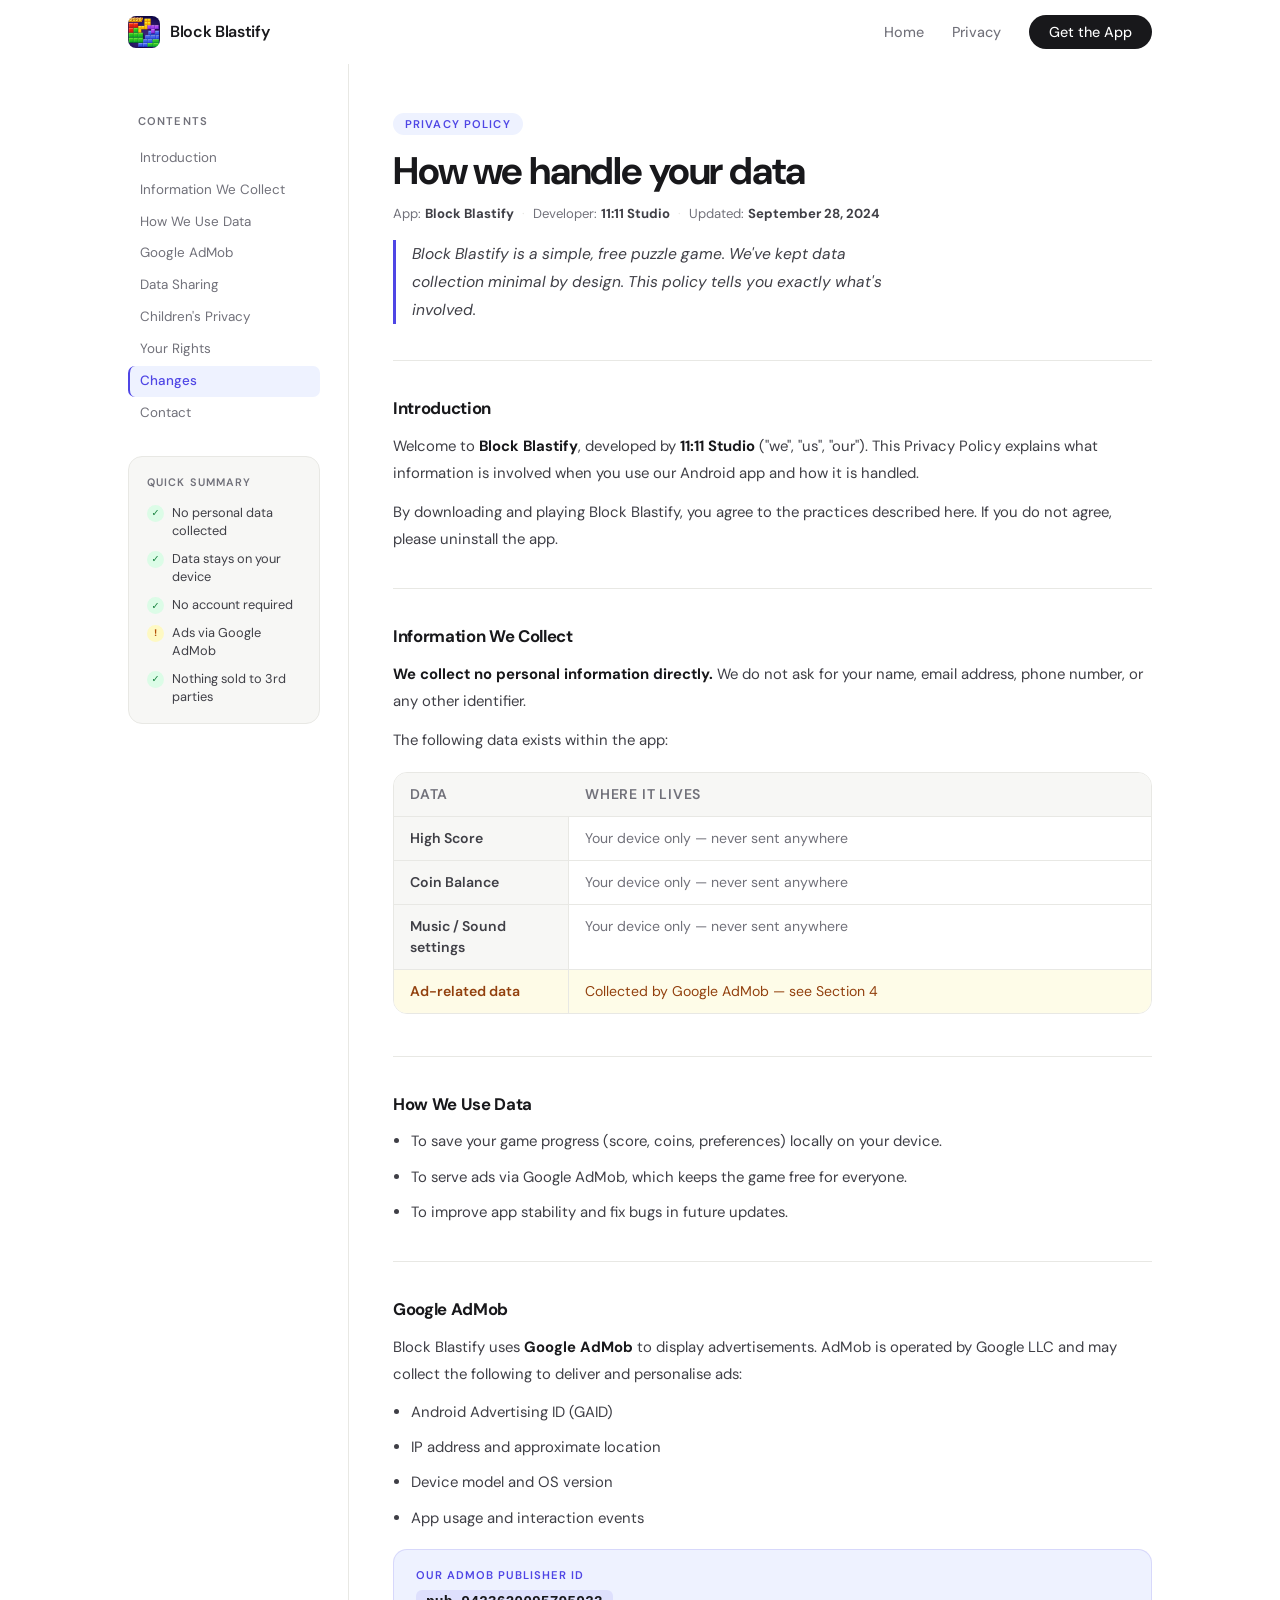
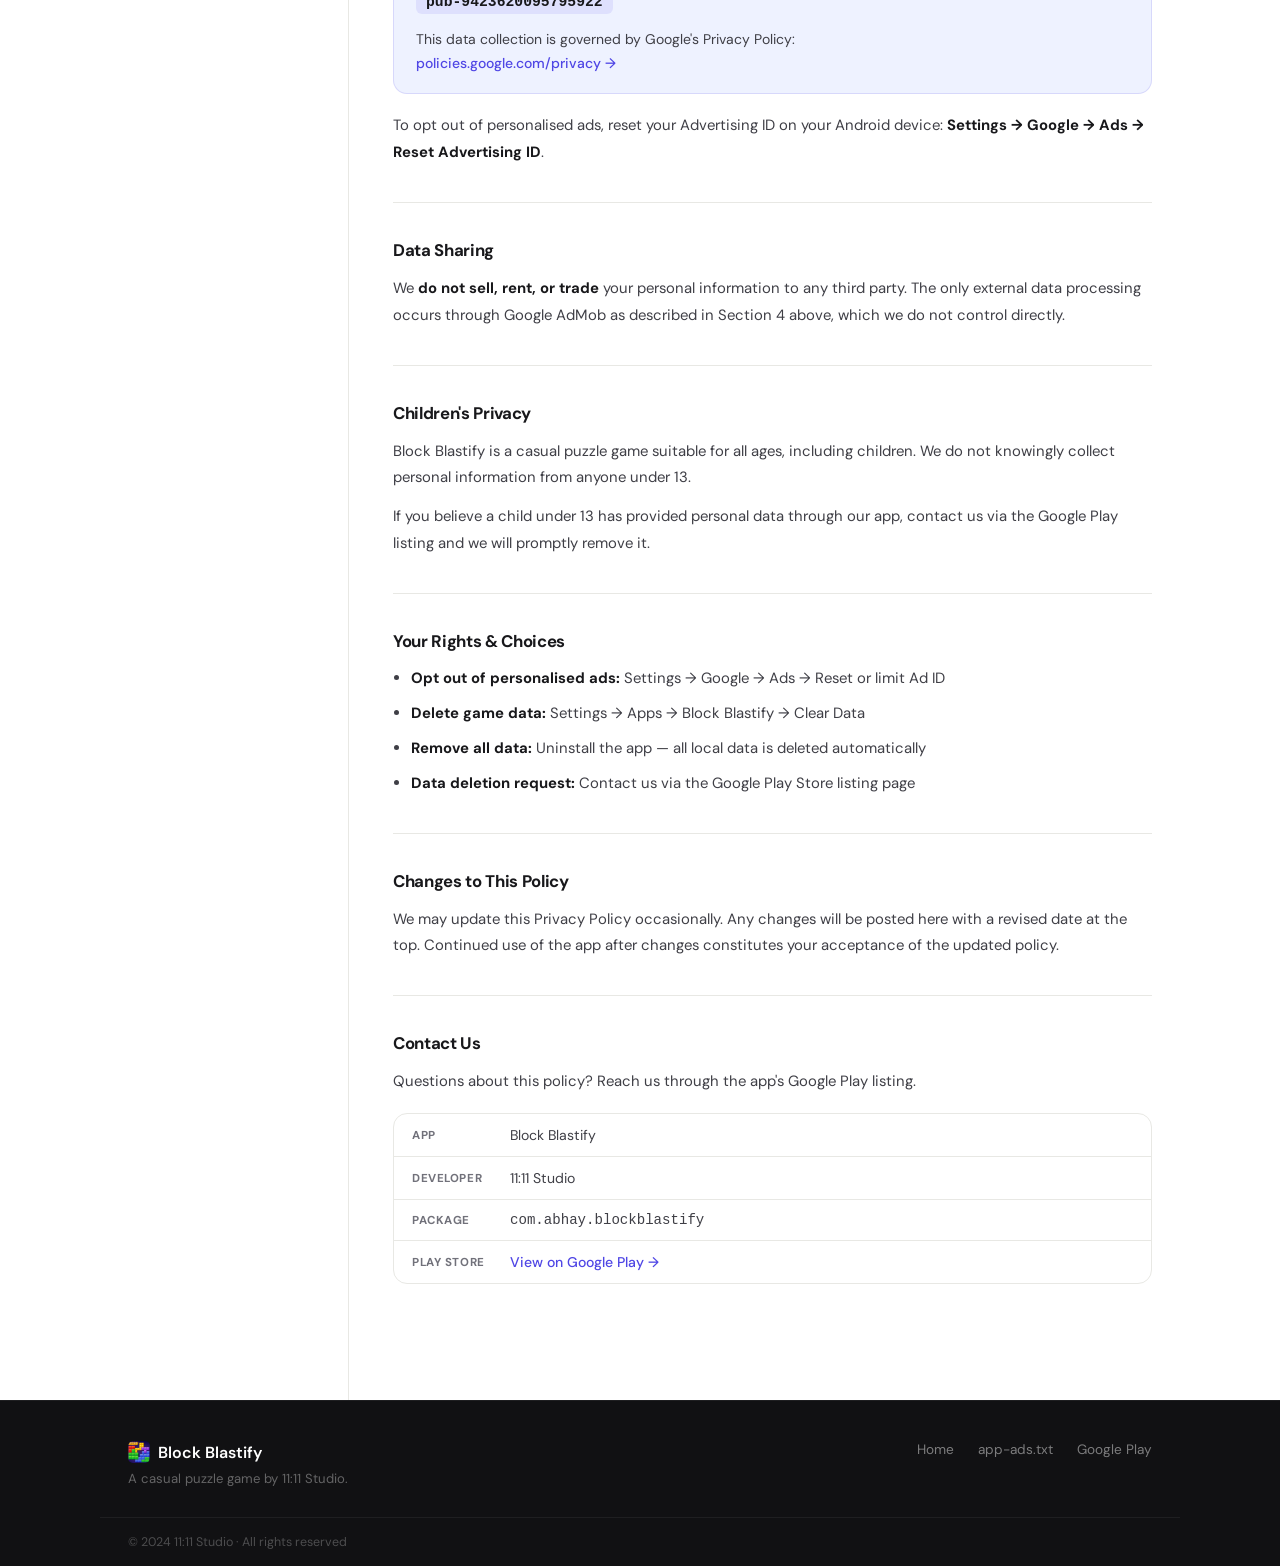
==== commit 76047ad2: "Use real app logo (logo.png) across navbar, hero, mockup and footer" ====
--- a/docs/privacy-policy.html
+++ b/docs/privacy-policy.html
@@ -20,7 +20,7 @@
   <nav class="navbar" id="navbar">
     <div class="nav-inner">
       <a href="index.html" class="nav-brand">
-        <div class="brand-icon">🧩</div>
+        <img src="logo.png" alt="Block Blastify" class="brand-logo" />
         <span>Block Blastify</span>
       </a>
       <div class="nav-links">
@@ -258,7 +258,10 @@
   <footer class="footer">
     <div class="foot-inner">
       <div class="foot-left">
-        <div class="foot-brand">🧩 Block Blastify</div>
+        <div class="foot-brand">
+          <img src="logo.png" alt="" class="foot-logo" />
+          Block Blastify
+        </div>
         <p class="foot-byline">A casual puzzle game by 11:11 Studio.</p>
       </div>
       <div class="foot-right">
--- a/docs/style.css
+++ b/docs/style.css
@@ -74,7 +74,13 @@
   letter-spacing: -0.02em;
   color: var(--ink);
 }
-.brand-icon { font-size: 1.3rem; }
+.brand-logo {
+  width: 32px;
+  height: 32px;
+  border-radius: 8px;
+  object-fit: cover;
+  display: block;
+}
 .nav-links {
   display: flex;
   align-items: center;
@@ -119,12 +125,17 @@
   margin-bottom: 28px;
 }
 .app-icon-lg {
-  font-size: 2.8rem;
   width: 60px; height: 60px;
-  background: var(--accent-lt);
   border-radius: 16px;
-  display: flex; align-items: center; justify-content: center;
+  overflow: hidden;
   box-shadow: var(--shadow-sm);
+  flex-shrink: 0;
+}
+.app-icon-lg img {
+  width: 100%;
+  height: 100%;
+  object-fit: cover;
+  display: block;
 }
 .app-meta { display: flex; flex-direction: column; gap: 2px; }
 .app-meta-name { font-size: 1.1rem; font-weight: 700; letter-spacing: -0.02em; }
@@ -239,7 +250,7 @@
 .gh-item { text-align: center; }
 .gh-label { display: block; font-size: 0.5rem; color: rgba(255,255,255,0.4); text-transform: uppercase; letter-spacing: 0.06em; }
 .gh-val   { display: block; font-size: 0.8rem; font-weight: 700; color: #fff; margin-top: 1px; }
-.gh-title { font-size: 1.2rem; }
+.gh-title img { width: 28px; height: 28px; border-radius: 6px; object-fit: cover; }
 
 .grid-wrap { padding: 0 2px; }
 .grid-board { display: flex; flex-direction: column; gap: 2.5px; }
@@ -459,6 +470,15 @@
   font-weight: 600;
   color: #fff;
   margin-bottom: 6px;
+  display: flex;
+  align-items: center;
+  gap: 8px;
+}
+.foot-logo {
+  width: 22px;
+  height: 22px;
+  border-radius: 5px;
+  object-fit: cover;
 }
 .foot-byline {
   font-size: 0.82rem;
